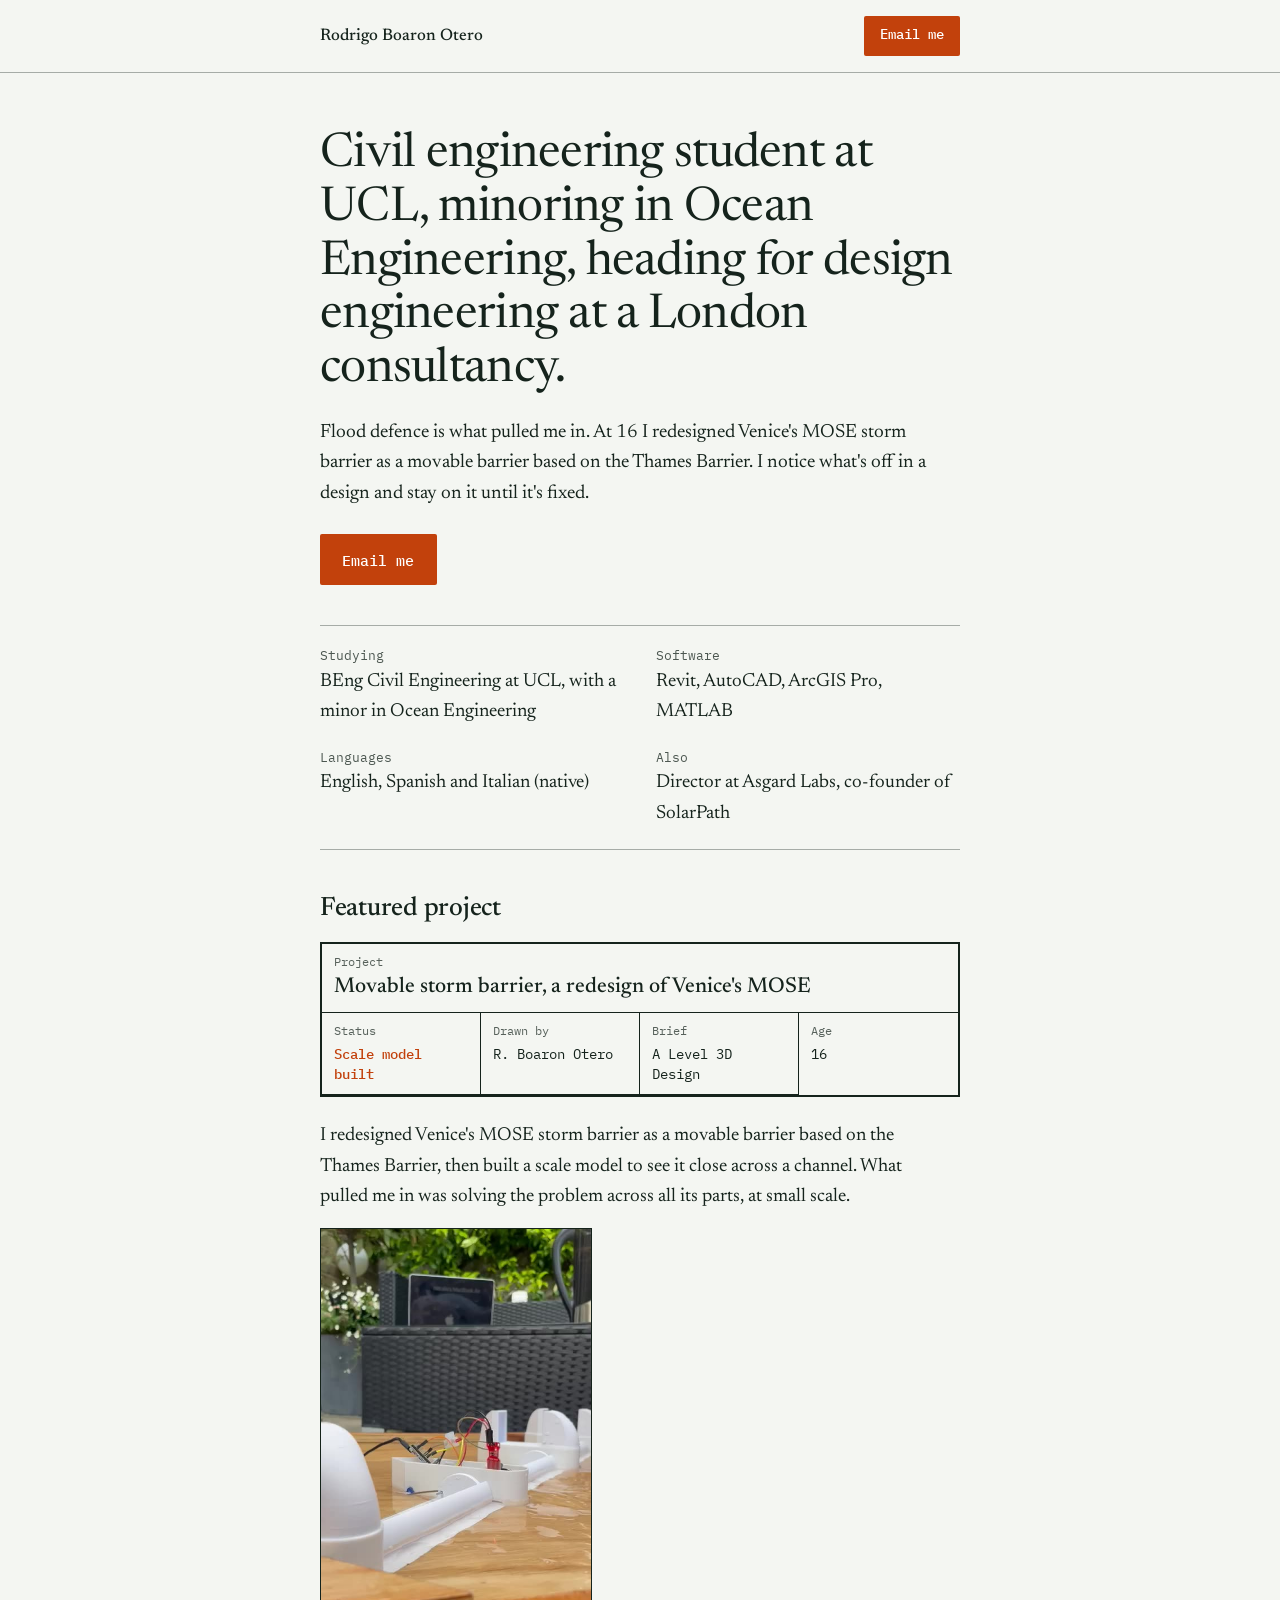
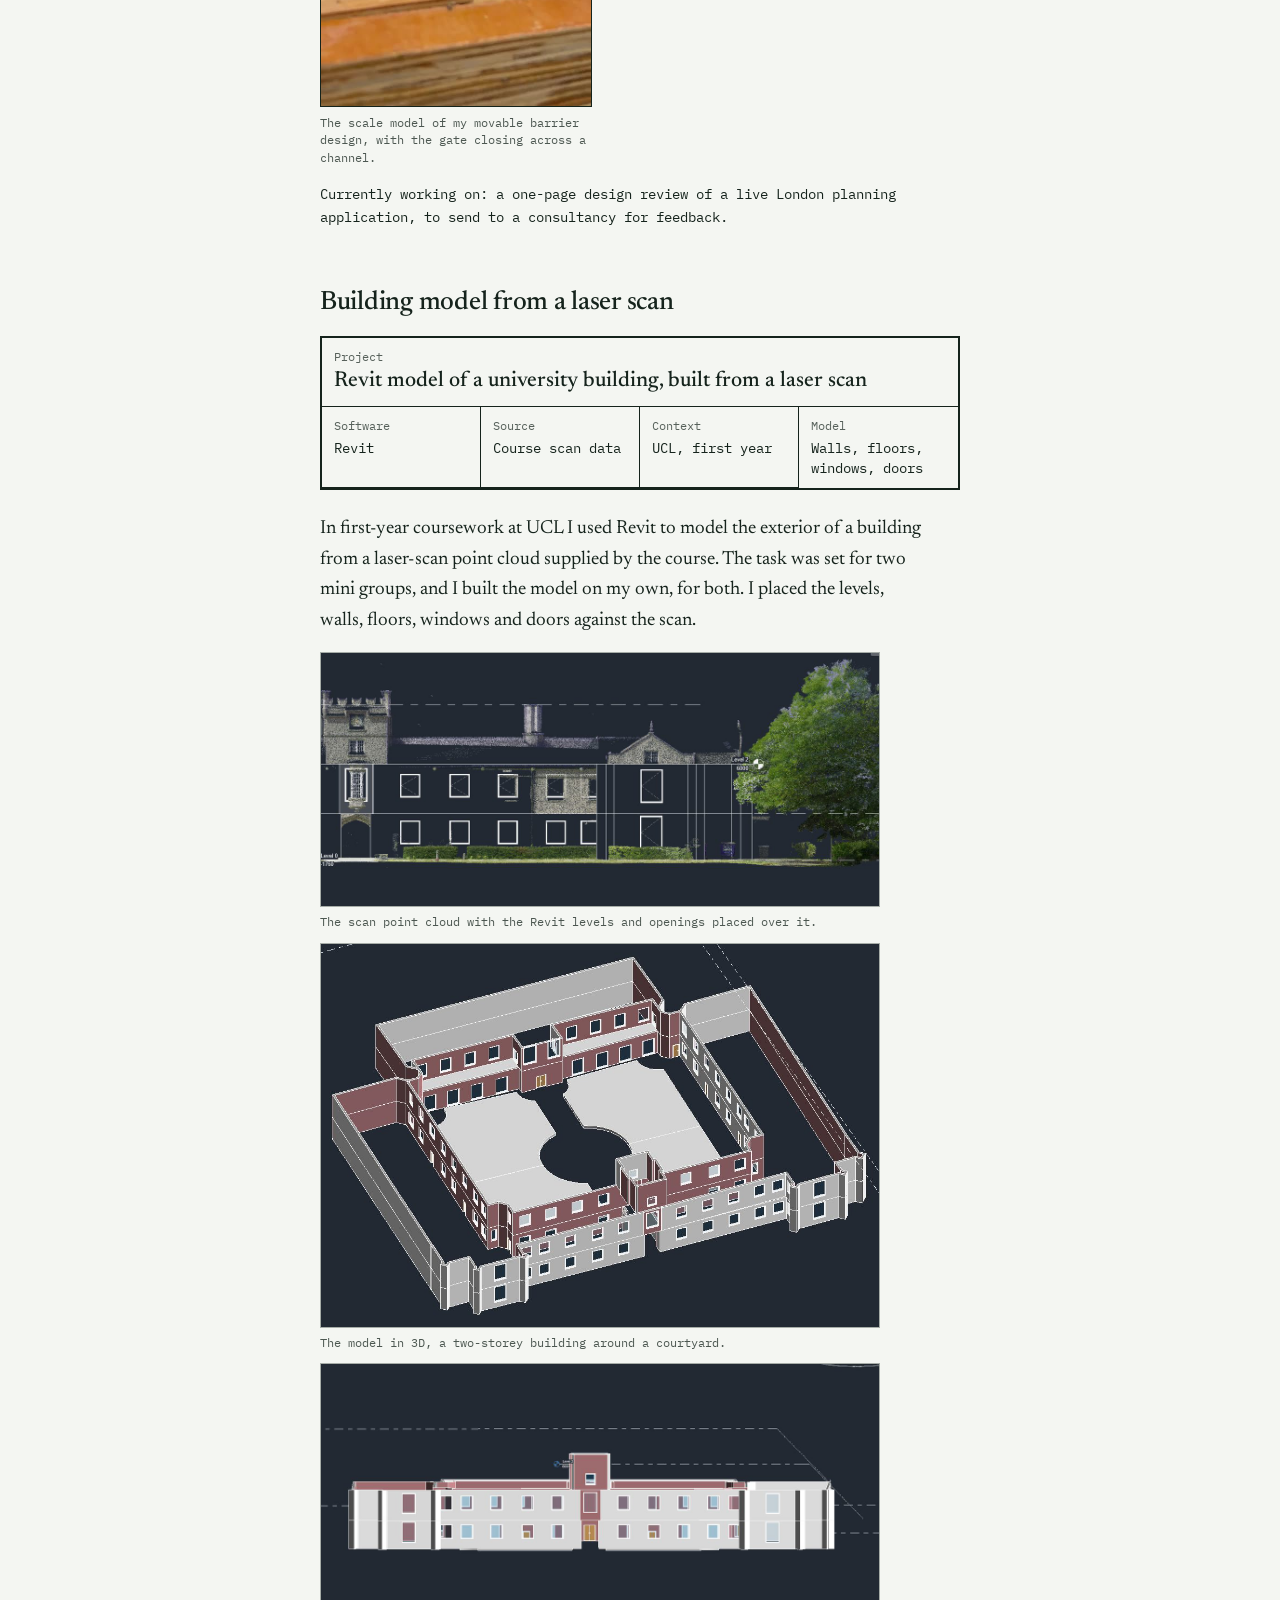
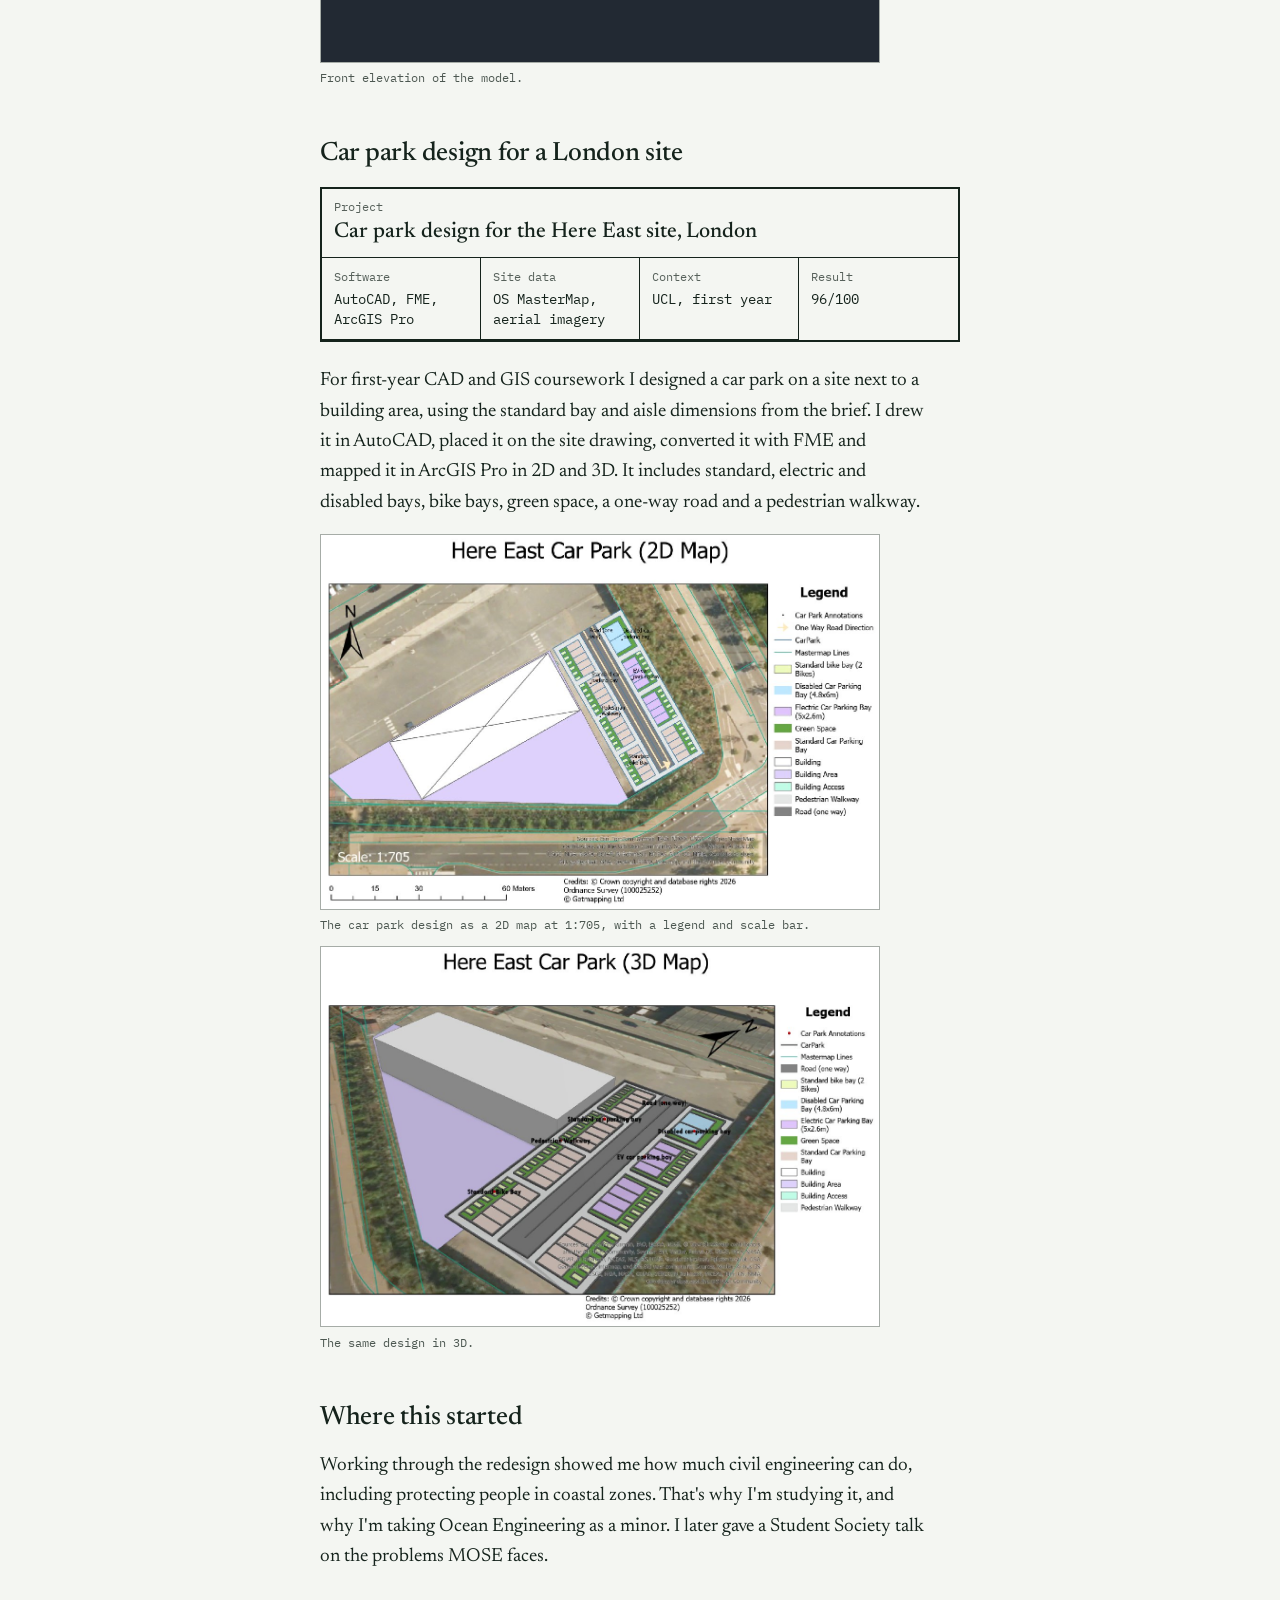
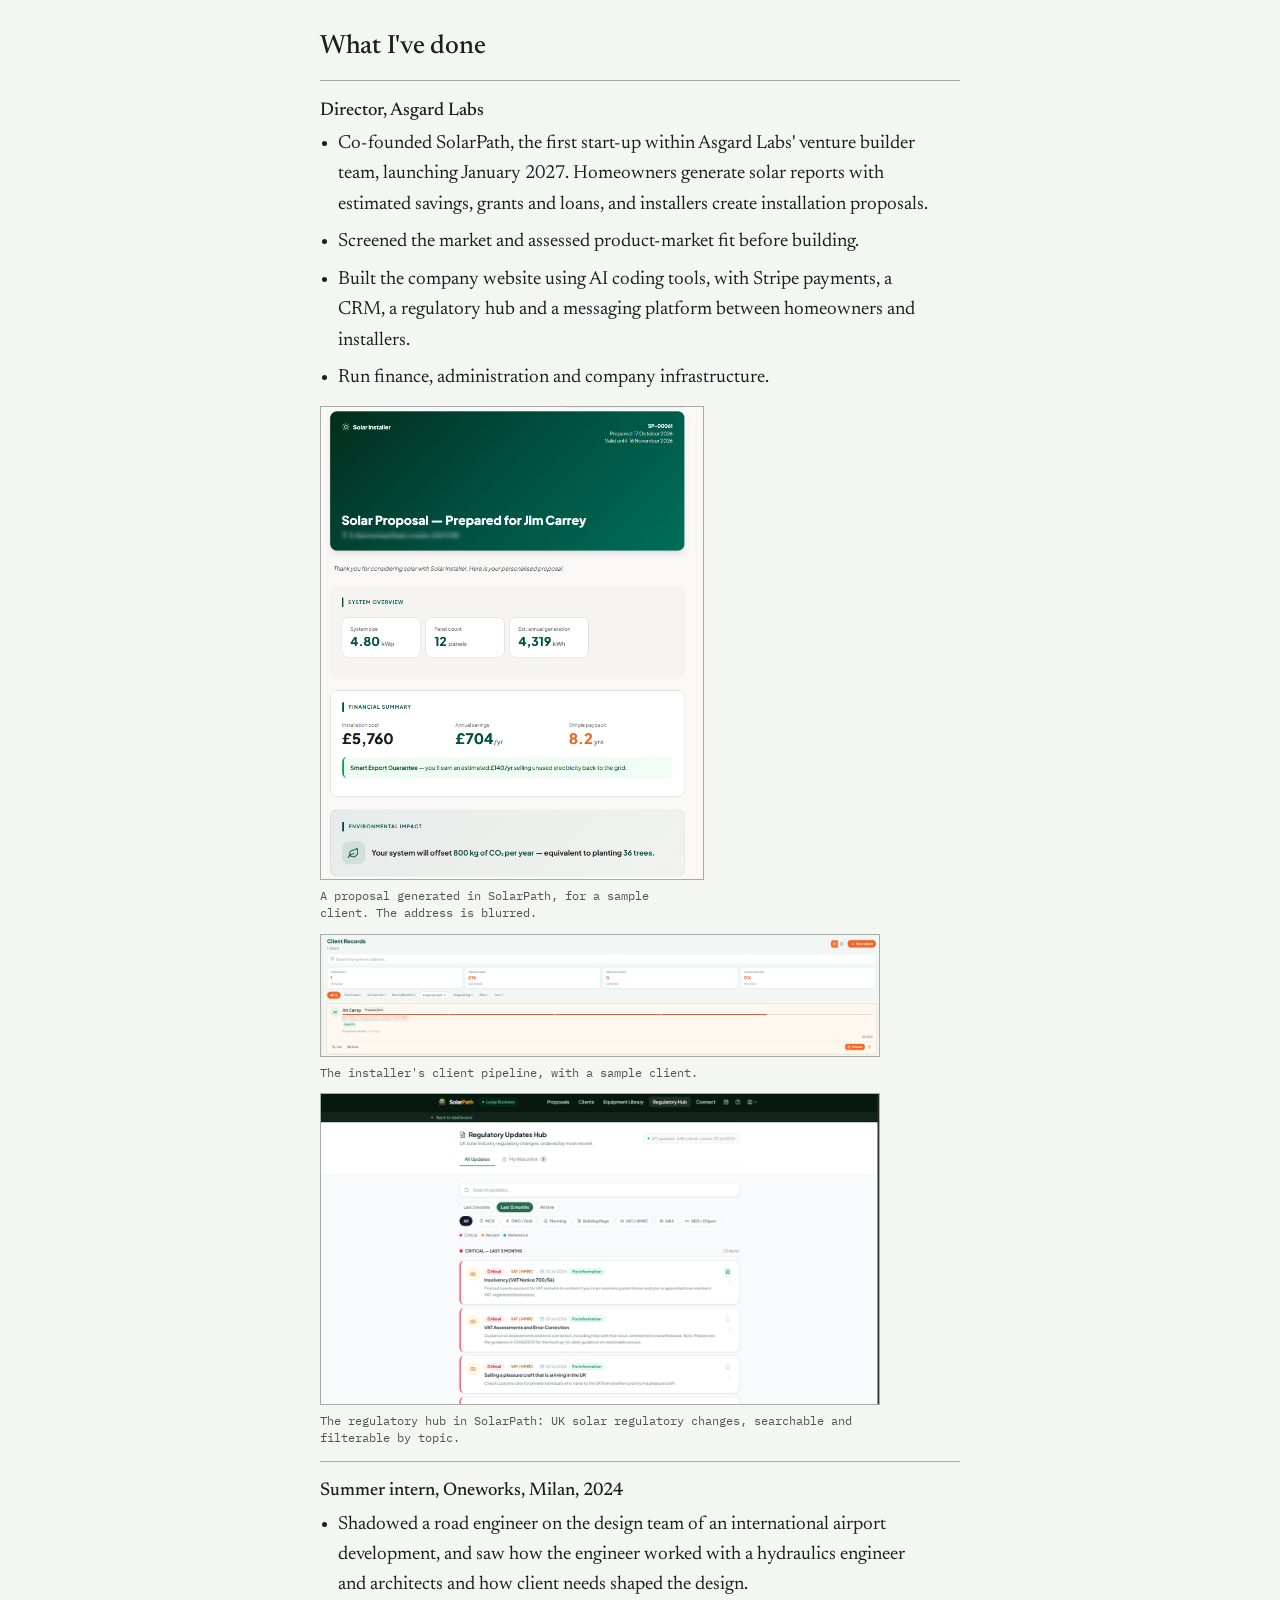
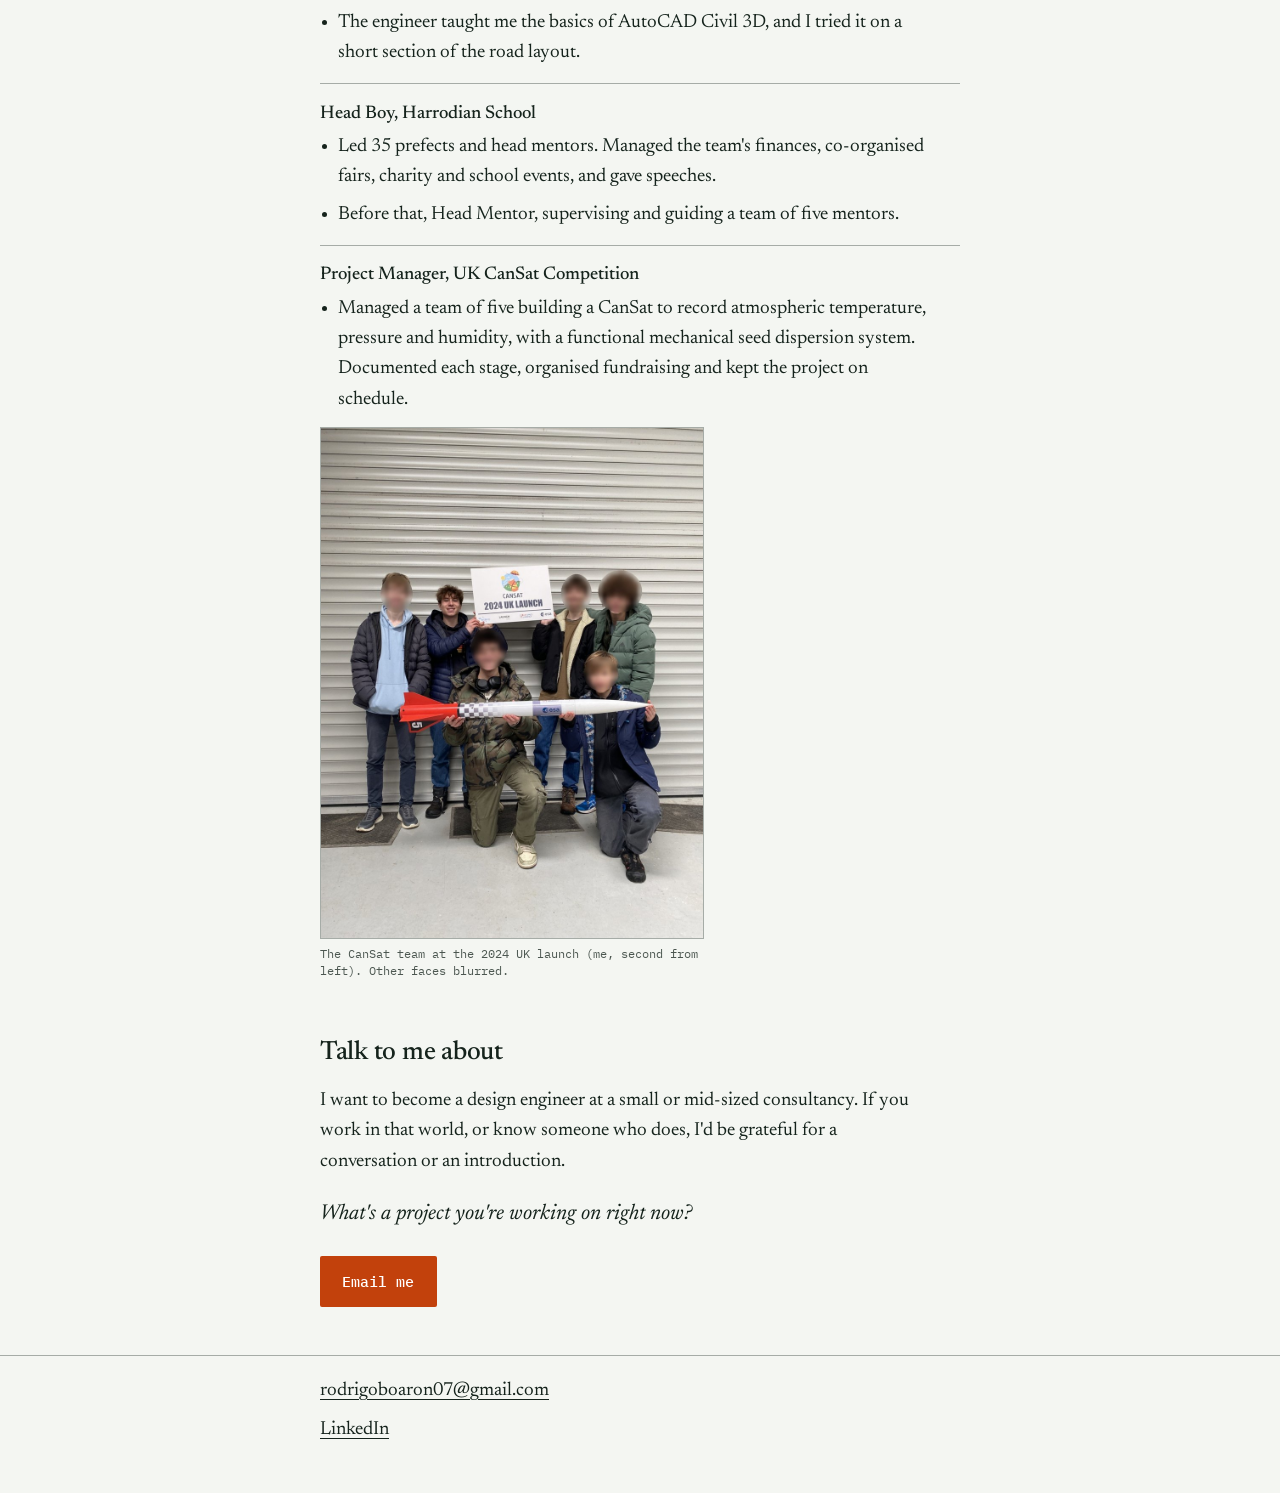
==== index.html @ 2c6d8acf "Restore CanSat photo with Rodrigo's face unblurred, others blurred Co-Authored-By: Claude Sonnet 5.5" ====
<!doctype html>
<html lang="en">
<head>
<meta charset="utf-8">
<meta name="robots" content="noindex, nofollow">
<meta name="viewport" content="width=device-width, initial-scale=1">
<title>Rodrigo Boaron Otero, civil engineering student</title>
<meta name="description" content="Civil engineering student at UCL, minoring in Ocean Engineering, heading for design engineering at a London consultancy.">
<meta property="og:title" content="Rodrigo Boaron Otero, civil engineering student">
<meta property="og:description" content="Civil engineering student at UCL, minoring in Ocean Engineering, heading for design engineering at a London consultancy.">
<meta property="og:type" content="website">
<link rel="icon" href="data:image/svg+xml,%3Csvg xmlns='http://www.w3.org/2000/svg' viewBox='0 0 32 32'%3E%3Crect width='32' height='32' fill='%2315231c'/%3E%3Ctext x='16' y='23' font-family='Georgia,serif' font-size='20' text-anchor='middle' fill='%23f4f6f2'%3ER%3C/text%3E%3C/svg%3E">
<link rel="preconnect" href="https://fonts.googleapis.com">
<link rel="preconnect" href="https://fonts.gstatic.com" crossorigin>
<link href="https://fonts.googleapis.com/css2?family=IBM+Plex+Mono:wght@400;500&family=Newsreader:ital,opsz,wght@0,6..72,400;0,6..72,500;1,6..72,400&display=swap" rel="stylesheet">
<style>
/* Two colours: drafting-paper grey-white and ink green-black, plus one signal orange used only for actions and the status. */
:root {
  --paper: #f4f6f2;
  --ink: #15231c;
  --signal: #c2410c;
  --rule: rgba(21, 35, 28, 0.35);
  --serif: "Newsreader", Georgia, "Times New Roman", serif;
  --mono: "IBM Plex Mono", ui-monospace, "SFMono-Regular", Menlo, Consolas, monospace;
  --gutter: 1.25rem;
}

* { box-sizing: border-box; }

html { -webkit-text-size-adjust: 100%; }

body {
  margin: 0;
  background: var(--paper);
  color: var(--ink);
  font-family: var(--serif);
  font-size: 1.125rem;
  line-height: 1.6;
  font-optical-sizing: auto;
}

main, .top, footer {
  max-width: 44rem;
  margin: 0 auto;
  padding-left: var(--gutter);
  padding-right: var(--gutter);
}

a { color: inherit; text-underline-offset: 0.2em; }
a:focus-visible, .btn:focus-visible {
  outline: 3px solid var(--signal);
  outline-offset: 3px;
}

/* top line */
.top {
  display: flex;
  align-items: center;
  justify-content: space-between;
  gap: 1rem;
  padding-top: 1rem;
  padding-bottom: 1rem;
  border-bottom: 1px solid var(--rule);
  max-width: none;
  padding-left: max(var(--gutter), calc((100vw - 44rem) / 2 + var(--gutter)));
  padding-right: max(var(--gutter), calc((100vw - 44rem) / 2 + var(--gutter)));
}
.name { font-weight: 500; font-size: 1.05rem; }

/* button: the one call to action */
.btn {
  display: inline-block;
  background: var(--signal);
  color: #fff;
  font-family: var(--mono);
  font-size: 0.95rem;
  font-weight: 500;
  text-decoration: none;
  padding: 0.85rem 1.4rem;
  border-radius: 2px;
  min-height: 44px;
}
.btn:hover { background: var(--ink); }
.btn-small { padding: 0.5rem 1rem; font-size: 0.85rem; min-height: 40px; }

/* hero */
.hero { padding-top: 2.25rem; padding-bottom: 2rem; }
h1 {
  font-size: clamp(1.9rem, 7.2vw, 3rem);
  line-height: 1.12;
  font-weight: 400;
  letter-spacing: -0.015em;
  margin: 0 0 1.25rem;
}
.lede { font-size: 1.2rem; margin: 0 0 1.5rem; }

/* credentials */
.creds { border-top: 1px solid var(--rule); border-bottom: 1px solid var(--rule); padding: 1.25rem 0; }
.creds dl { margin: 0; display: grid; gap: 0.9rem; }
.creds dt { font-family: var(--mono); font-size: 0.8rem; opacity: 0.75; }
.creds dd { margin: 0; }

/* sections */
section { padding-top: 2.75rem; }
h2 { font-size: 1.65rem; font-weight: 500; line-height: 1.2; margin: 0 0 1rem; letter-spacing: -0.01em; }
h3 { font-size: 1.15rem; font-weight: 500; margin: 0 0 0.25rem; }
p { margin: 0 0 1rem; max-width: 38rem; }

/* title block: the one memorable element */
.titleblock {
  display: grid;
  grid-template-columns: 1fr 1fr;
  border: 2px solid var(--ink);
  margin: 0 0 1.5rem;
  font-family: var(--mono);
}
.tb-row {
  display: flex;
  flex-direction: column;
  gap: 0.2rem;
  padding: 0.6rem 0.75rem 0.7rem;
  border-right: 1px solid var(--ink);
  border-bottom: 1px solid var(--ink);
}
.tb-row:nth-child(odd) { border-right: 0; }
.tb-row:last-child { border-bottom: 0; }
.tb-wide { grid-column: 1 / -1; border-right: 0; }
.tb-k { font-size: 0.72rem; opacity: 0.7; }
.tb-v { font-size: 0.9rem; line-height: 1.35; }
.tb-big { font-family: var(--serif); font-size: 1.35rem; line-height: 1.2; font-weight: 500; }
.tb-status { color: var(--signal); font-weight: 500; }

/* what the job is */
.sources { margin: 1.25rem 0 0; }
.sources > div { border-top: 1px solid var(--rule); padding: 0.9rem 0 0.4rem; }
.sources dt { font-family: var(--mono); font-size: 0.82rem; margin-bottom: 0.3rem; }
.sources dd { margin: 0 0 0.5rem; max-width: 38rem; }

/* proof */
.proof article { border-top: 1px solid var(--rule); padding-top: 0.9rem; margin-bottom: 0.9rem; }
.proof article p { margin-bottom: 0.5rem; }

.timeline { margin: 0 0 1.25rem; }
.timeline > div { border-top: 1px solid var(--rule); padding: 0.8rem 0 0.4rem; }
.timeline dt { font-family: var(--mono); font-size: 0.8rem; opacity: 0.75; margin-bottom: 0.25rem; }
.timeline dd { margin: 0 0 0.5rem; max-width: 38rem; }
.more { font-size: 1rem; }

.shot { margin: 0.75rem 0 0.5rem; max-width: 35rem; }
.shot img { display: block; width: 100%; height: auto; border: 1px solid var(--rule); }
.shot figcaption { font-family: var(--mono); font-size: 0.78rem; opacity: 0.75; margin-top: 0.4rem; line-height: 1.4; }

.shot-narrow { max-width: 24rem; }
.shot-video { max-width: 17rem; }
.shot video { display: block; width: 100%; height: auto; border: 1px solid var(--rule); background: var(--ink); }

.proof ul { margin: 0 0 0.75rem; padding-left: 1.1rem; max-width: 38rem; }
.proof li { margin-bottom: 0.45rem; }

.now { font-family: var(--mono); font-size: 0.9rem; margin-top: 1rem; max-width: 38rem; }

/* ask */
.question { font-size: 1.35rem; font-style: italic; margin: 1.25rem 0 1.5rem; }
.ask { padding-bottom: 3rem; }

/* TODO markers: visible so none ships by accident */
.todo {
  display: inline-block;
  font-family: var(--mono);
  font-size: 0.82rem;
  line-height: 1.45;
  border: 1px dashed var(--signal);
  color: var(--signal);
  padding: 0.35rem 0.6rem;
  margin: 0 0 0.5rem;
  max-width: 38rem;
}

footer { border-top: 1px solid var(--rule); padding-top: 1.25rem; padding-bottom: 2.5rem; max-width: none;
  padding-left: max(var(--gutter), calc((100vw - 44rem) / 2 + var(--gutter)));
  padding-right: max(var(--gutter), calc((100vw - 44rem) / 2 + var(--gutter))); }
footer p { margin: 0 0 0.5rem; }

/* wider screens: the title block opens out to four columns */
@media (min-width: 40rem) {
  :root { --gutter: 2rem; }
  body { font-size: 1.1875rem; }
  .creds dl { grid-template-columns: 1fr 1fr; gap: 1.25rem 2rem; }
  .titleblock { grid-template-columns: repeat(4, 1fr); }
  .tb-row:nth-child(3) { border-right: 1px solid var(--ink); }
  .timeline > div { display: grid; grid-template-columns: 11rem 1fr; gap: 1rem; }
  .timeline dt { margin: 0.3rem 0 0; }
  .hero { padding-top: 3.5rem; padding-bottom: 2.5rem; }
}

</style>
</head>
<body>
<header class="top">
  <span class="name">Rodrigo Boaron Otero</span>
  <a class="btn btn-small" href="mailto:rodrigoboaron07@gmail.com?subject=Hello%20Rodrigo">Email me</a>
</header>

<main>

  <section class="hero">
    <h1>Civil engineering student at UCL, minoring in Ocean Engineering, heading for design engineering at a London consultancy.</h1>
    <p class="lede">Flood defence is what pulled me in. At 16 I redesigned Venice's MOSE storm barrier as a movable barrier based on the Thames Barrier. I notice what's off in a design and stay on it until it's fixed.</p>
    <a class="btn" href="mailto:rodrigoboaron07@gmail.com?subject=Hello%20Rodrigo">Email me</a>
  </section>

  <section class="creds" aria-label="Background">
    <dl>
      <div><dt>Studying</dt><dd>BEng Civil Engineering at UCL, with a minor in Ocean Engineering</dd></div>
      <div><dt>Software</dt><dd>Revit, AutoCAD, ArcGIS Pro, MATLAB</dd></div>
      <div><dt>Languages</dt><dd>English, Spanish and Italian (native)</dd></div>
      <div><dt>Also</dt><dd>Director at Asgard Labs, co-founder of SolarPath</dd></div>
    </dl>
  </section>

  <section id="project" class="project">
    <h2>Featured project</h2>

    <div class="titleblock" role="table" aria-label="Project details">
      <div class="tb-row tb-wide" role="row">
        <span class="tb-k" role="rowheader">Project</span>
        <span class="tb-v tb-big" role="cell">Movable storm barrier, a redesign of Venice's MOSE</span>
      </div>
      <div class="tb-row" role="row">
        <span class="tb-k" role="rowheader">Status</span>
        <span class="tb-v tb-status" role="cell">Scale model built</span>
      </div>
      <div class="tb-row" role="row">
        <span class="tb-k" role="rowheader">Drawn by</span>
        <span class="tb-v" role="cell">R. Boaron Otero</span>
      </div>
      <div class="tb-row" role="row">
        <span class="tb-k" role="rowheader">Brief</span>
        <span class="tb-v" role="cell">A Level 3D Design</span>
      </div>
      <div class="tb-row" role="row">
        <span class="tb-k" role="rowheader">Age</span>
        <span class="tb-v" role="cell">16</span>
      </div>
    </div>

    <p>I redesigned Venice's MOSE storm barrier as a movable barrier based on the Thames Barrier, then built a scale model to see it close across a channel. What pulled me in was solving the problem across all its parts, at small scale.</p>
    <figure class="shot shot-video">
      <video id="barrier-video" src="[data-uri]" poster="[data-uri]" width="480" height="848" muted loop autoplay playsinline preload="metadata" aria-label="A scale model of a movable barrier. A rotating gate swings closed across a channel while water runs over the board."></video>
      <figcaption>The scale model of my movable barrier design, with the gate closing across a channel.</figcaption>
    </figure>
    <p class="now">Currently working on: a one-page design review of a live London planning application, to send to a consultancy for feedback.</p>
  </section>

  <section id="revit" class="project">
    <h2>Building model from a laser scan</h2>

    <div class="titleblock" role="table" aria-label="Project details">
      <div class="tb-row tb-wide" role="row">
        <span class="tb-k" role="rowheader">Project</span>
        <span class="tb-v tb-big" role="cell">Revit model of a university building, built from a laser scan</span>
      </div>
      <div class="tb-row" role="row">
        <span class="tb-k" role="rowheader">Software</span>
        <span class="tb-v" role="cell">Revit</span>
      </div>
      <div class="tb-row" role="row">
        <span class="tb-k" role="rowheader">Source</span>
        <span class="tb-v" role="cell">Course scan data</span>
      </div>
      <div class="tb-row" role="row">
        <span class="tb-k" role="rowheader">Context</span>
        <span class="tb-v" role="cell">UCL, first year</span>
      </div>
      <div class="tb-row" role="row">
        <span class="tb-k" role="rowheader">Model</span>
        <span class="tb-v" role="cell">Walls, floors, windows, doors</span>
      </div>
    </div>

    <p>In first-year coursework at UCL I used Revit to model the exterior of a building from a laser-scan point cloud supplied by the course. The task was set for two mini groups, and I built the model on my own, for both. I placed the levels, walls, floors, windows and doors against the scan.</p>
    <figure class="shot">
      <img src="[data-uri]" alt="Revit elevation with window and door openings placed over the laser-scan point cloud of a stone building with a tree on the right" width="1200" height="544" loading="lazy">
      <figcaption>The scan point cloud with the Revit levels and openings placed over it.</figcaption>
    </figure>
    <figure class="shot">
      <img src="[data-uri]" alt="3D view of the Revit model, a two-storey courtyard building with brick and rendered walls" width="1035" height="710" loading="lazy">
      <figcaption>The model in 3D, a two-storey building around a courtyard.</figcaption>
    </figure>
    <figure class="shot">
      <img src="[data-uri]" alt="Front elevation of the Revit model with a central entrance and two rows of windows" width="1200" height="640" loading="lazy">
      <figcaption>Front elevation of the model.</figcaption>
    </figure>
  </section>

  <section id="carpark" class="project">
    <h2>Car park design for a London site</h2>

    <div class="titleblock" role="table" aria-label="Project details">
      <div class="tb-row tb-wide" role="row">
        <span class="tb-k" role="rowheader">Project</span>
        <span class="tb-v tb-big" role="cell">Car park design for the Here East site, London</span>
      </div>
      <div class="tb-row" role="row">
        <span class="tb-k" role="rowheader">Software</span>
        <span class="tb-v" role="cell">AutoCAD, FME, ArcGIS Pro</span>
      </div>
      <div class="tb-row" role="row">
        <span class="tb-k" role="rowheader">Site data</span>
        <span class="tb-v" role="cell">OS MasterMap, aerial imagery</span>
      </div>
      <div class="tb-row" role="row">
        <span class="tb-k" role="rowheader">Context</span>
        <span class="tb-v" role="cell">UCL, first year</span>
      </div>
      <div class="tb-row" role="row">
        <span class="tb-k" role="rowheader">Result</span>
        <span class="tb-v" role="cell">96/100</span>
      </div>
    </div>

    <p>For first-year CAD and GIS coursework I designed a car park on a site next to a building area, using the standard bay and aisle dimensions from the brief. I drew it in AutoCAD, placed it on the site drawing, converted it with FME and mapped it in ArcGIS Pro in 2D and 3D. It includes standard, electric and disabled bays, bike bays, green space, a one-way road and a pedestrian walkway.</p>
    <figure class="shot">
      <img src="[data-uri]" alt="Plan of a car park beside a building area, showing standard, electric and disabled bays, bike bays, green space and a one-way road, with a legend" width="1175" height="787" loading="lazy">
      <figcaption>The car park design as a 2D map at 1:705, with a legend and scale bar.</figcaption>
    </figure>
    <figure class="shot">
      <img src="[data-uri]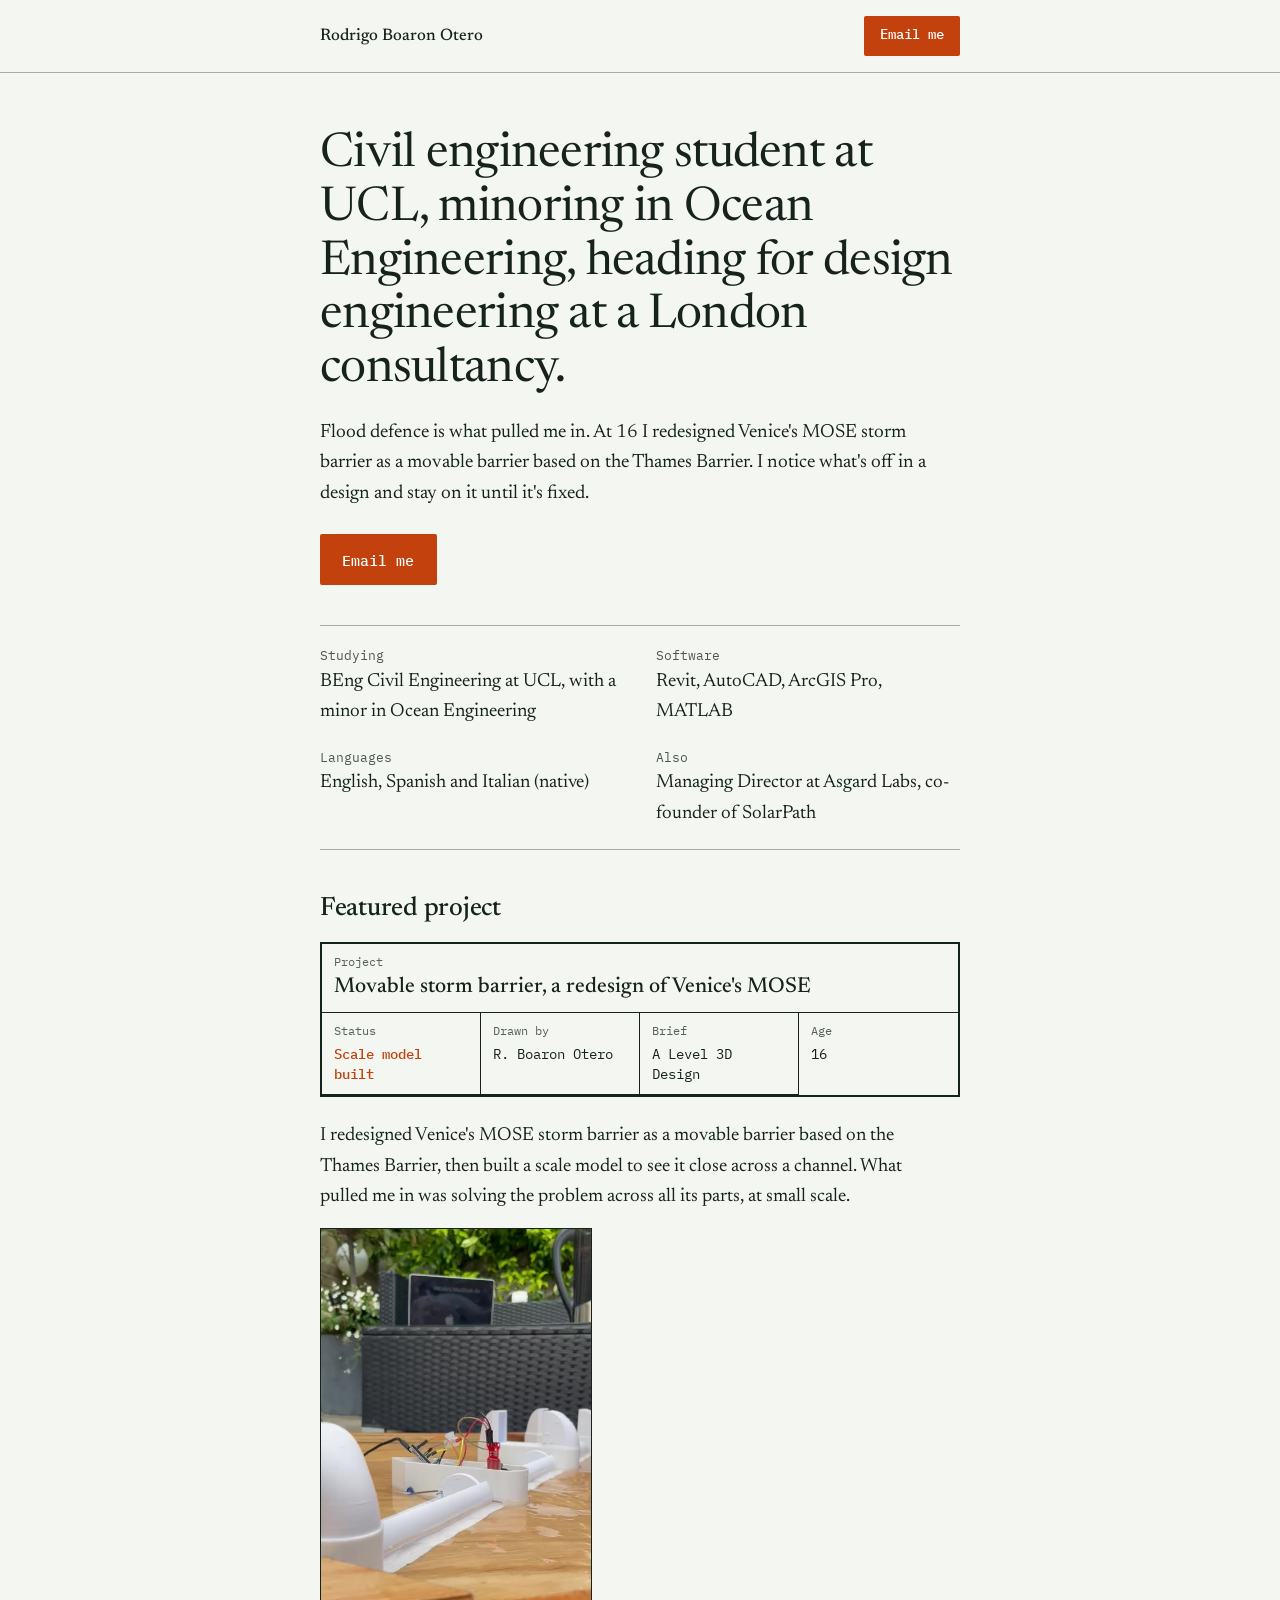
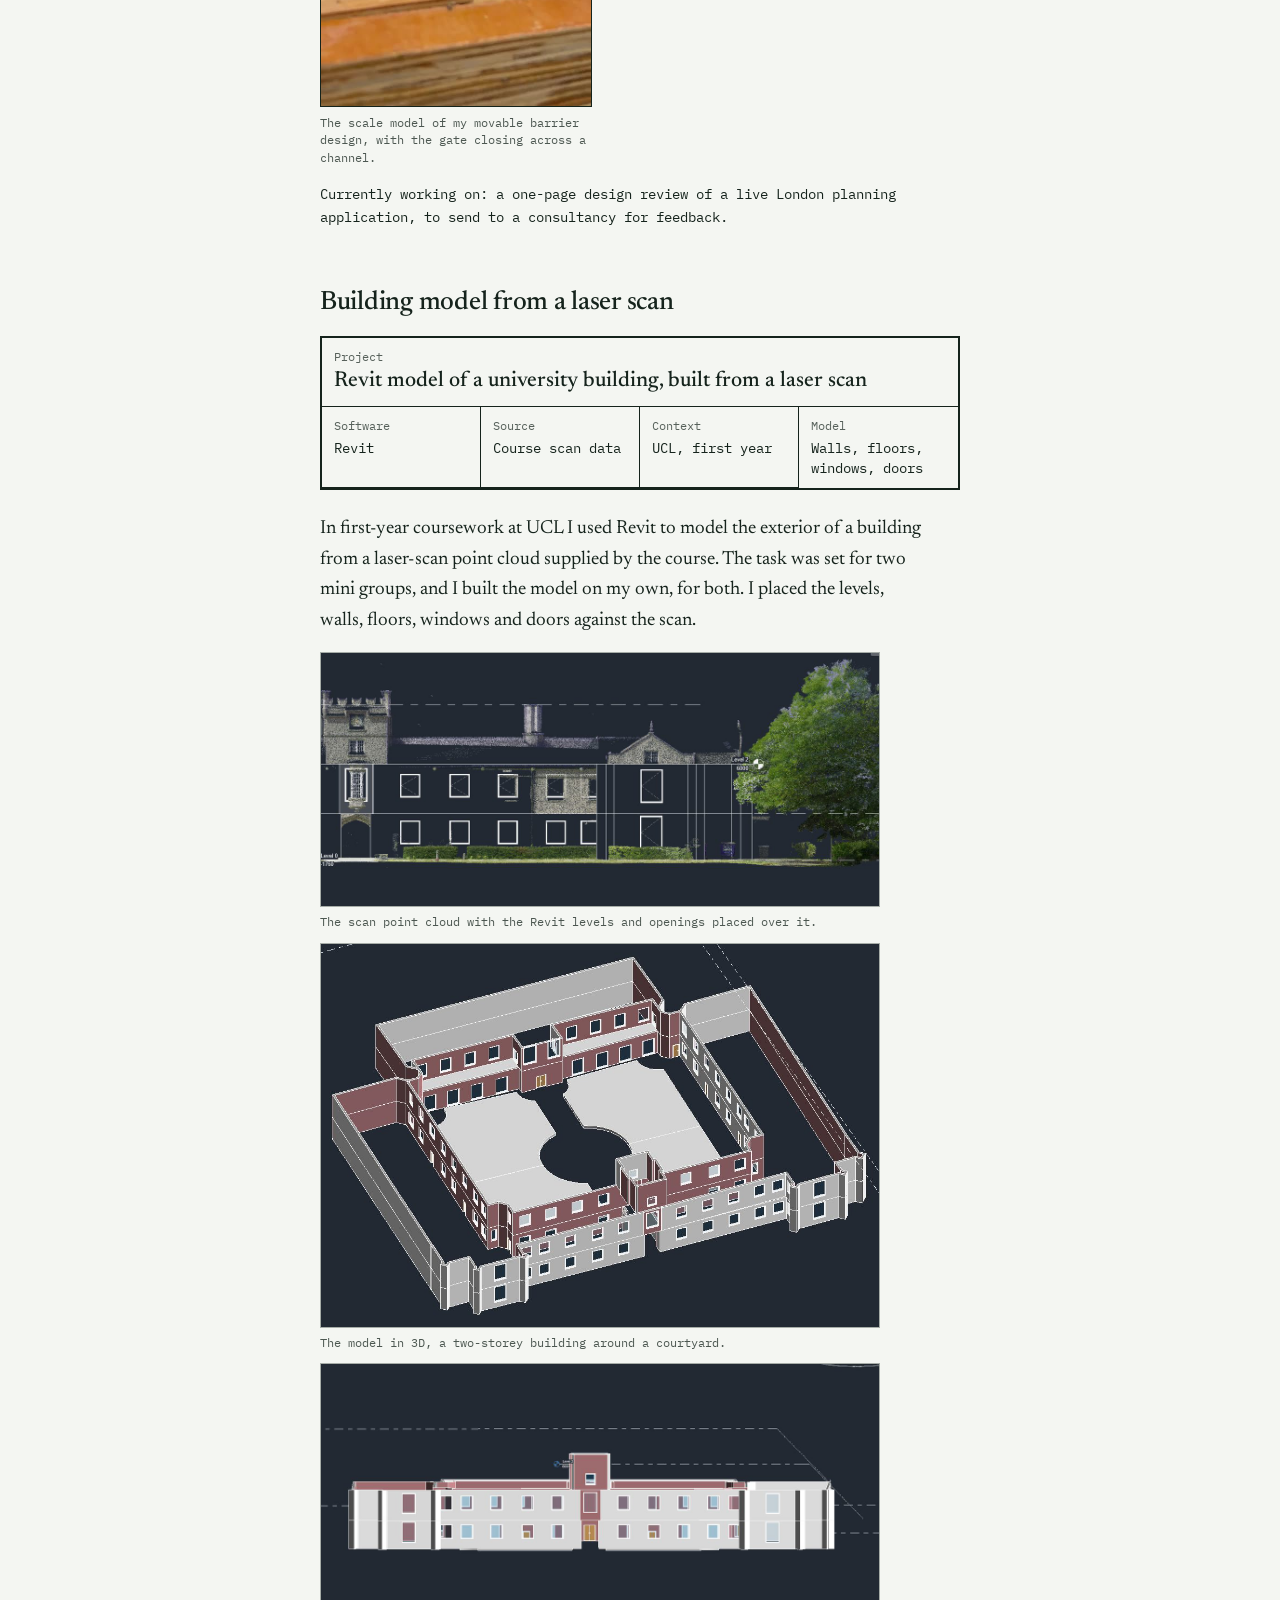
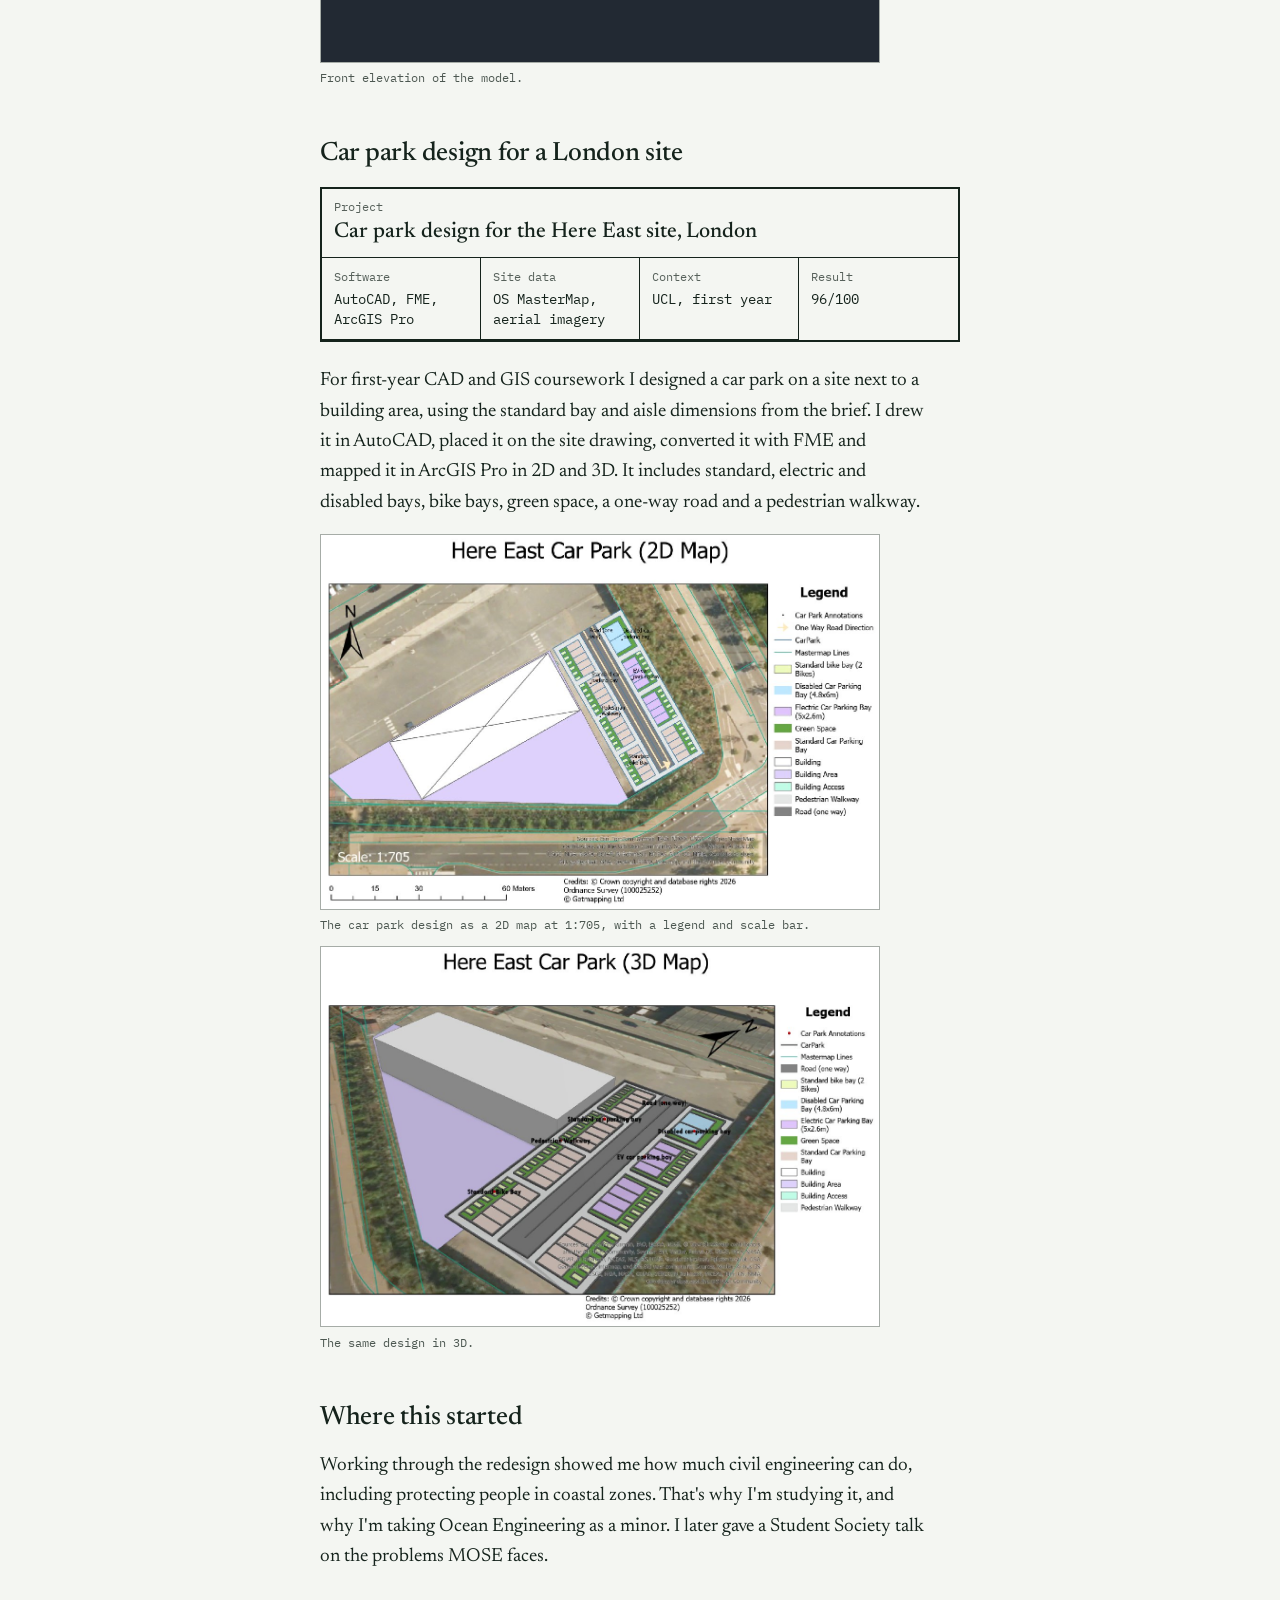
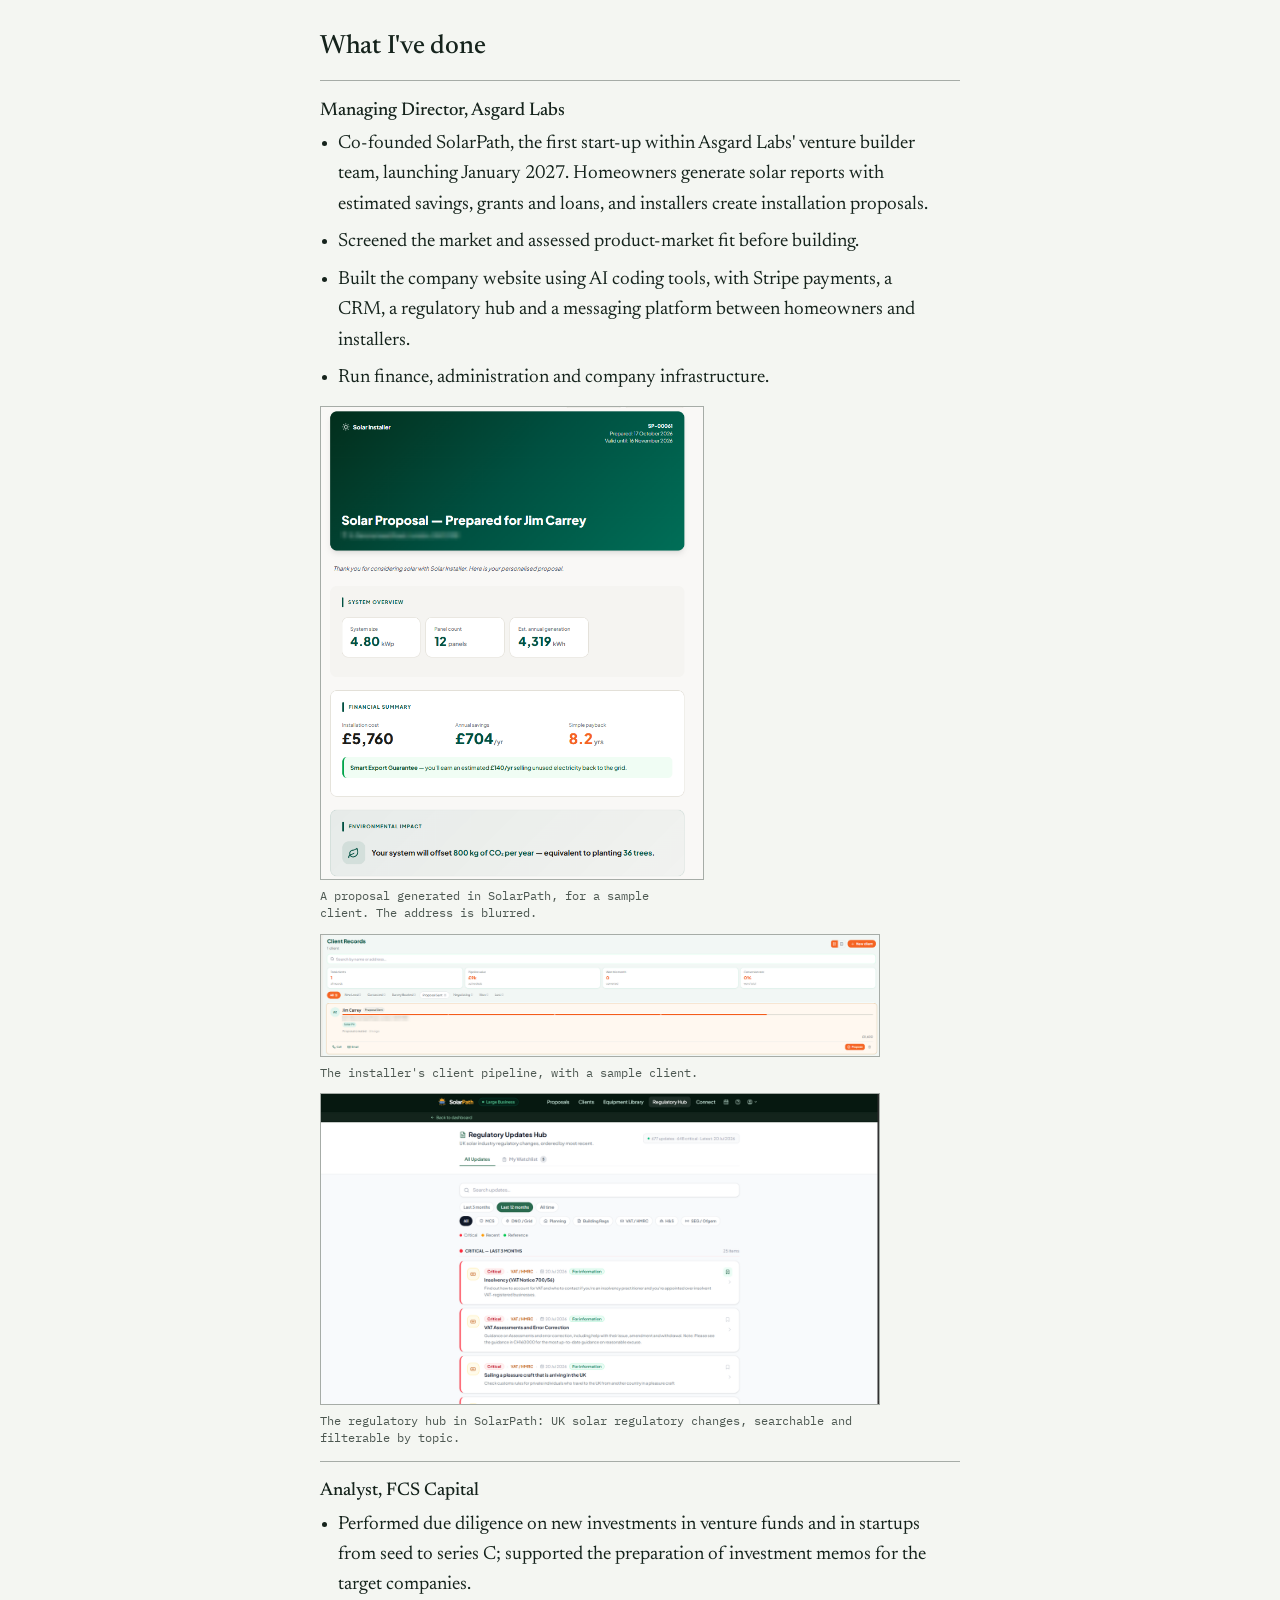
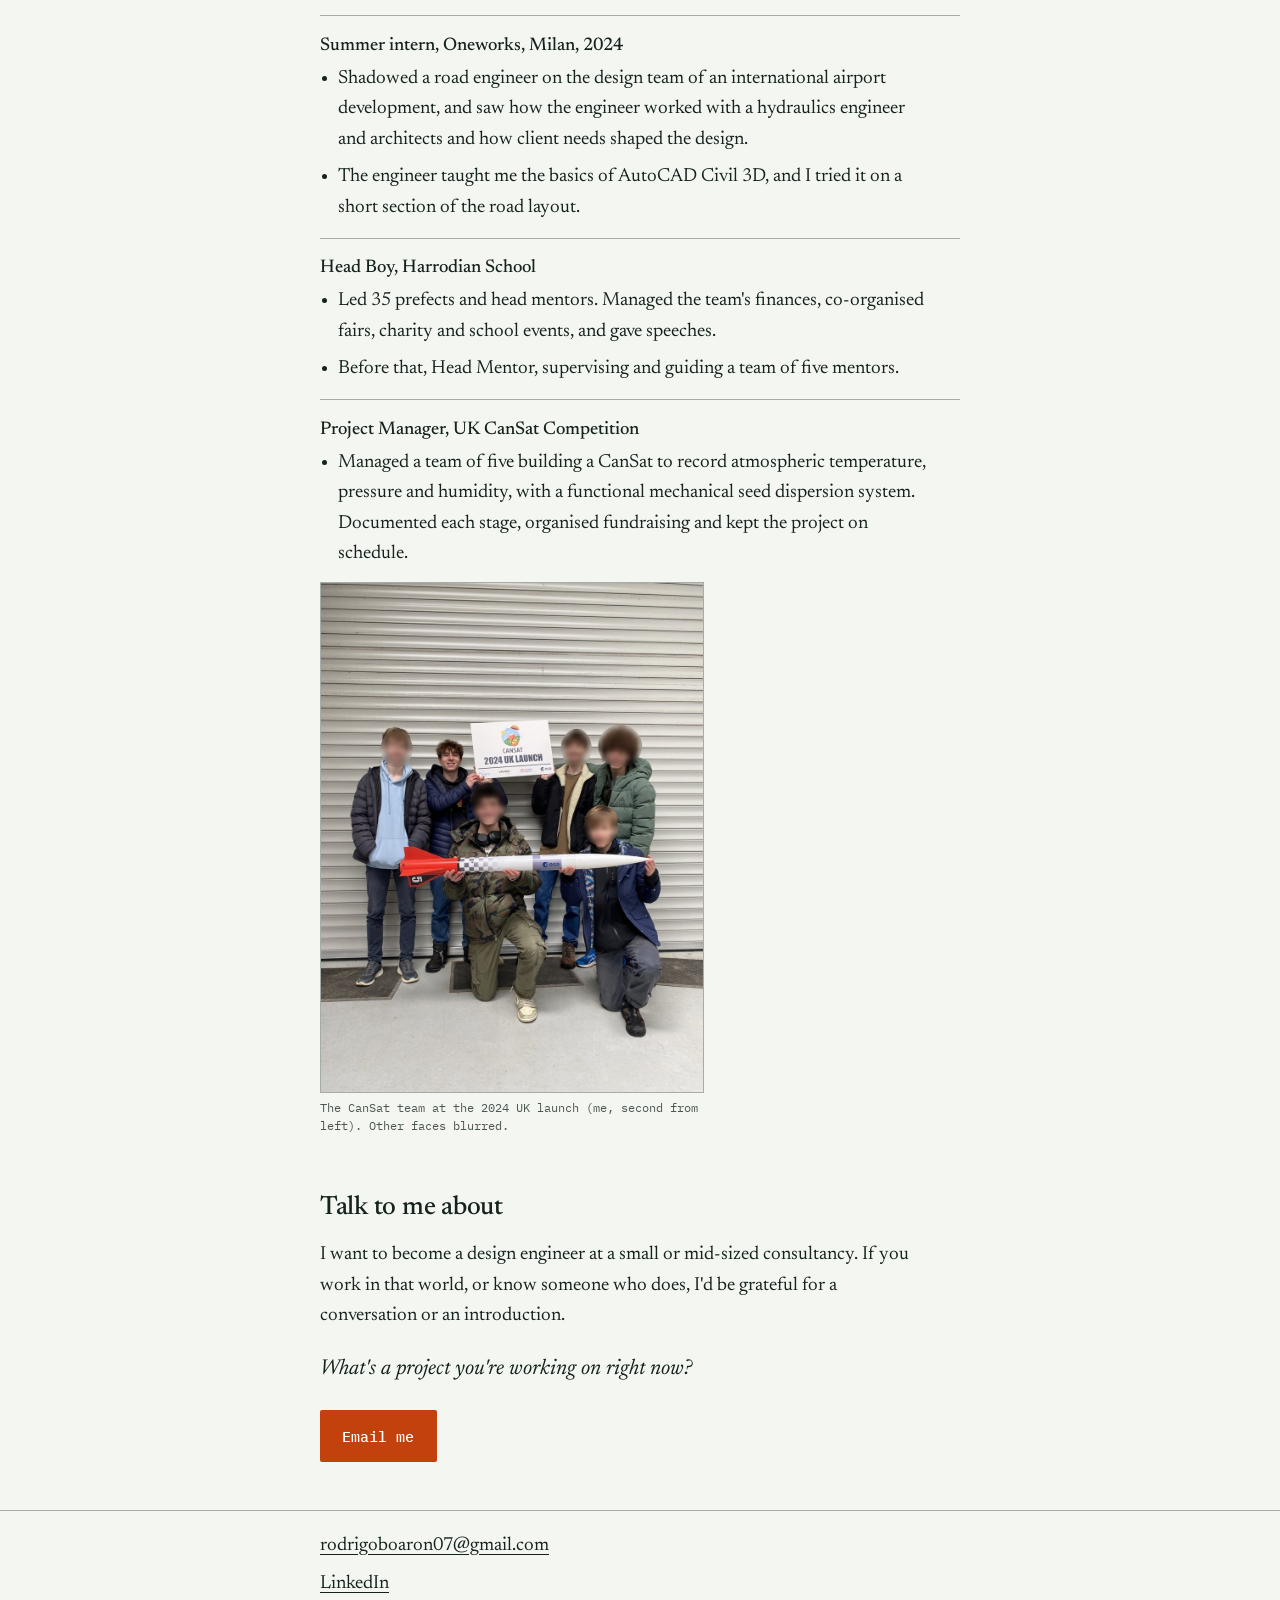
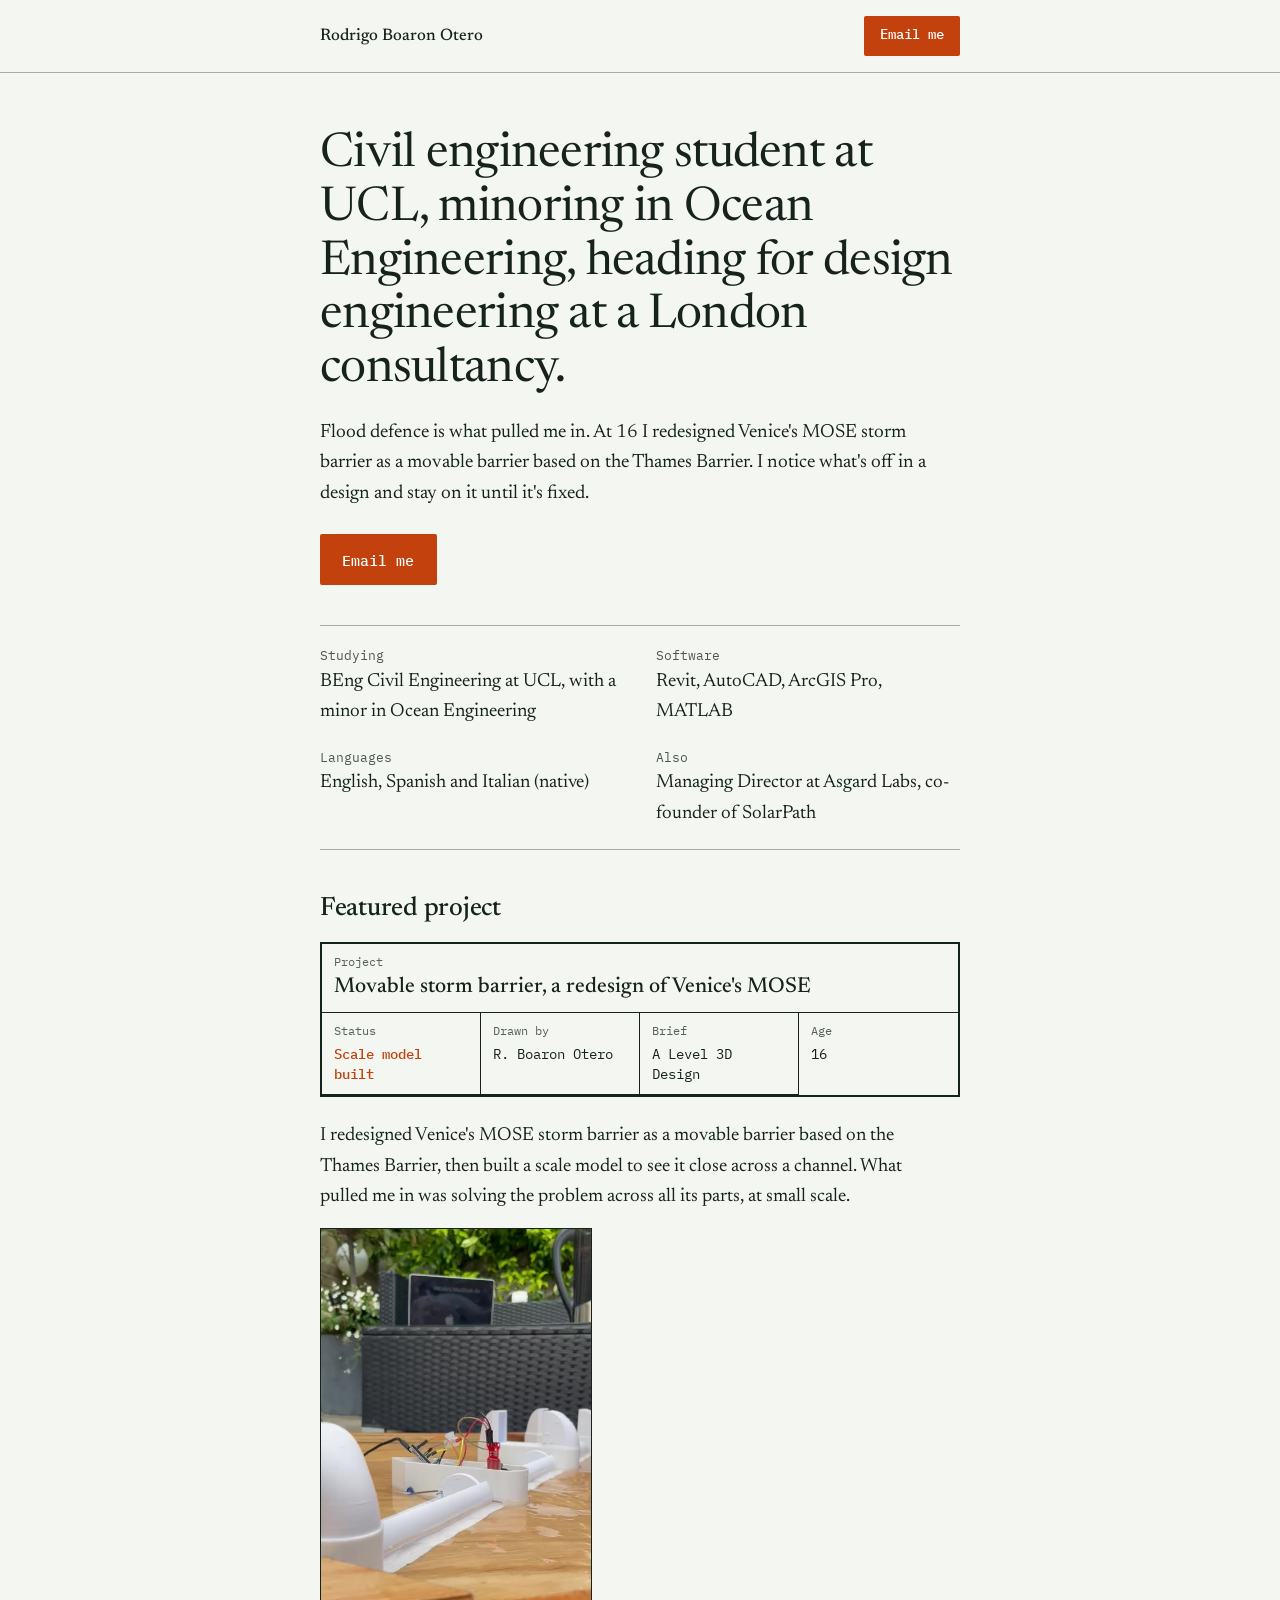
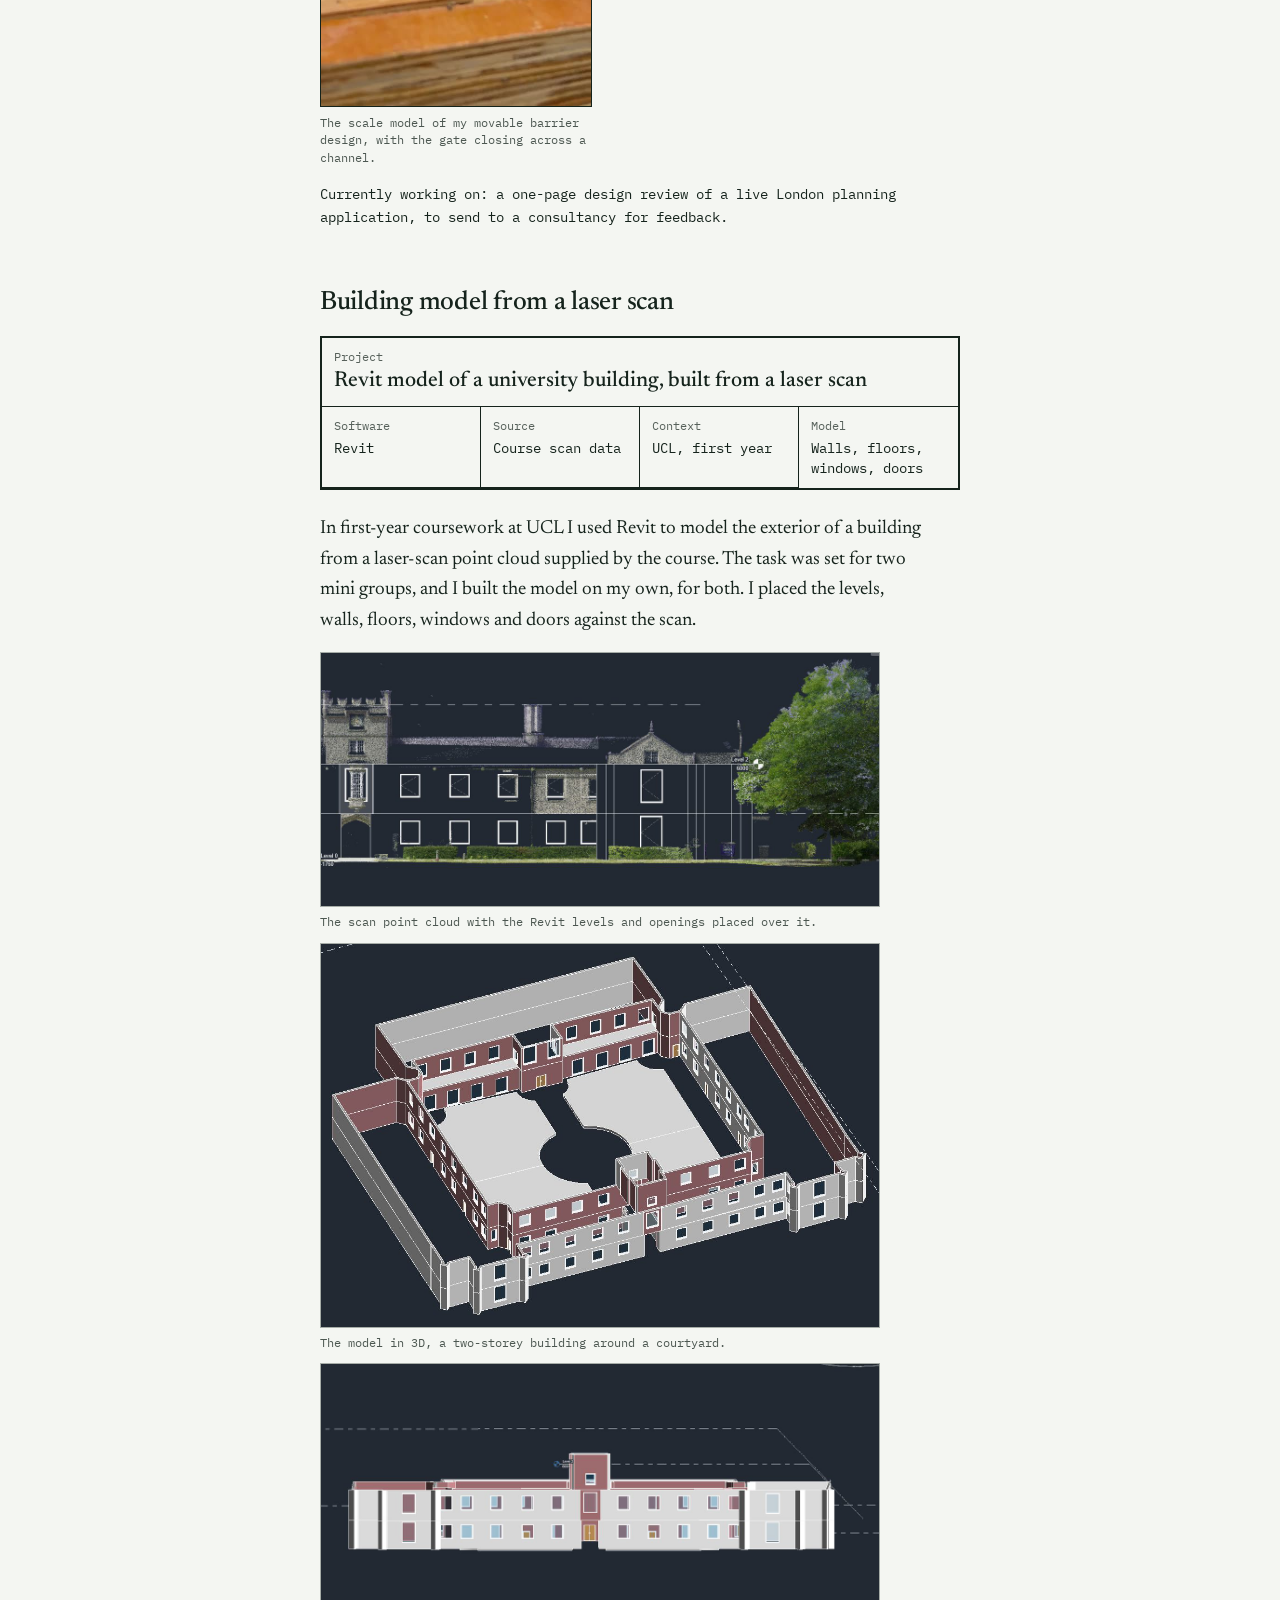
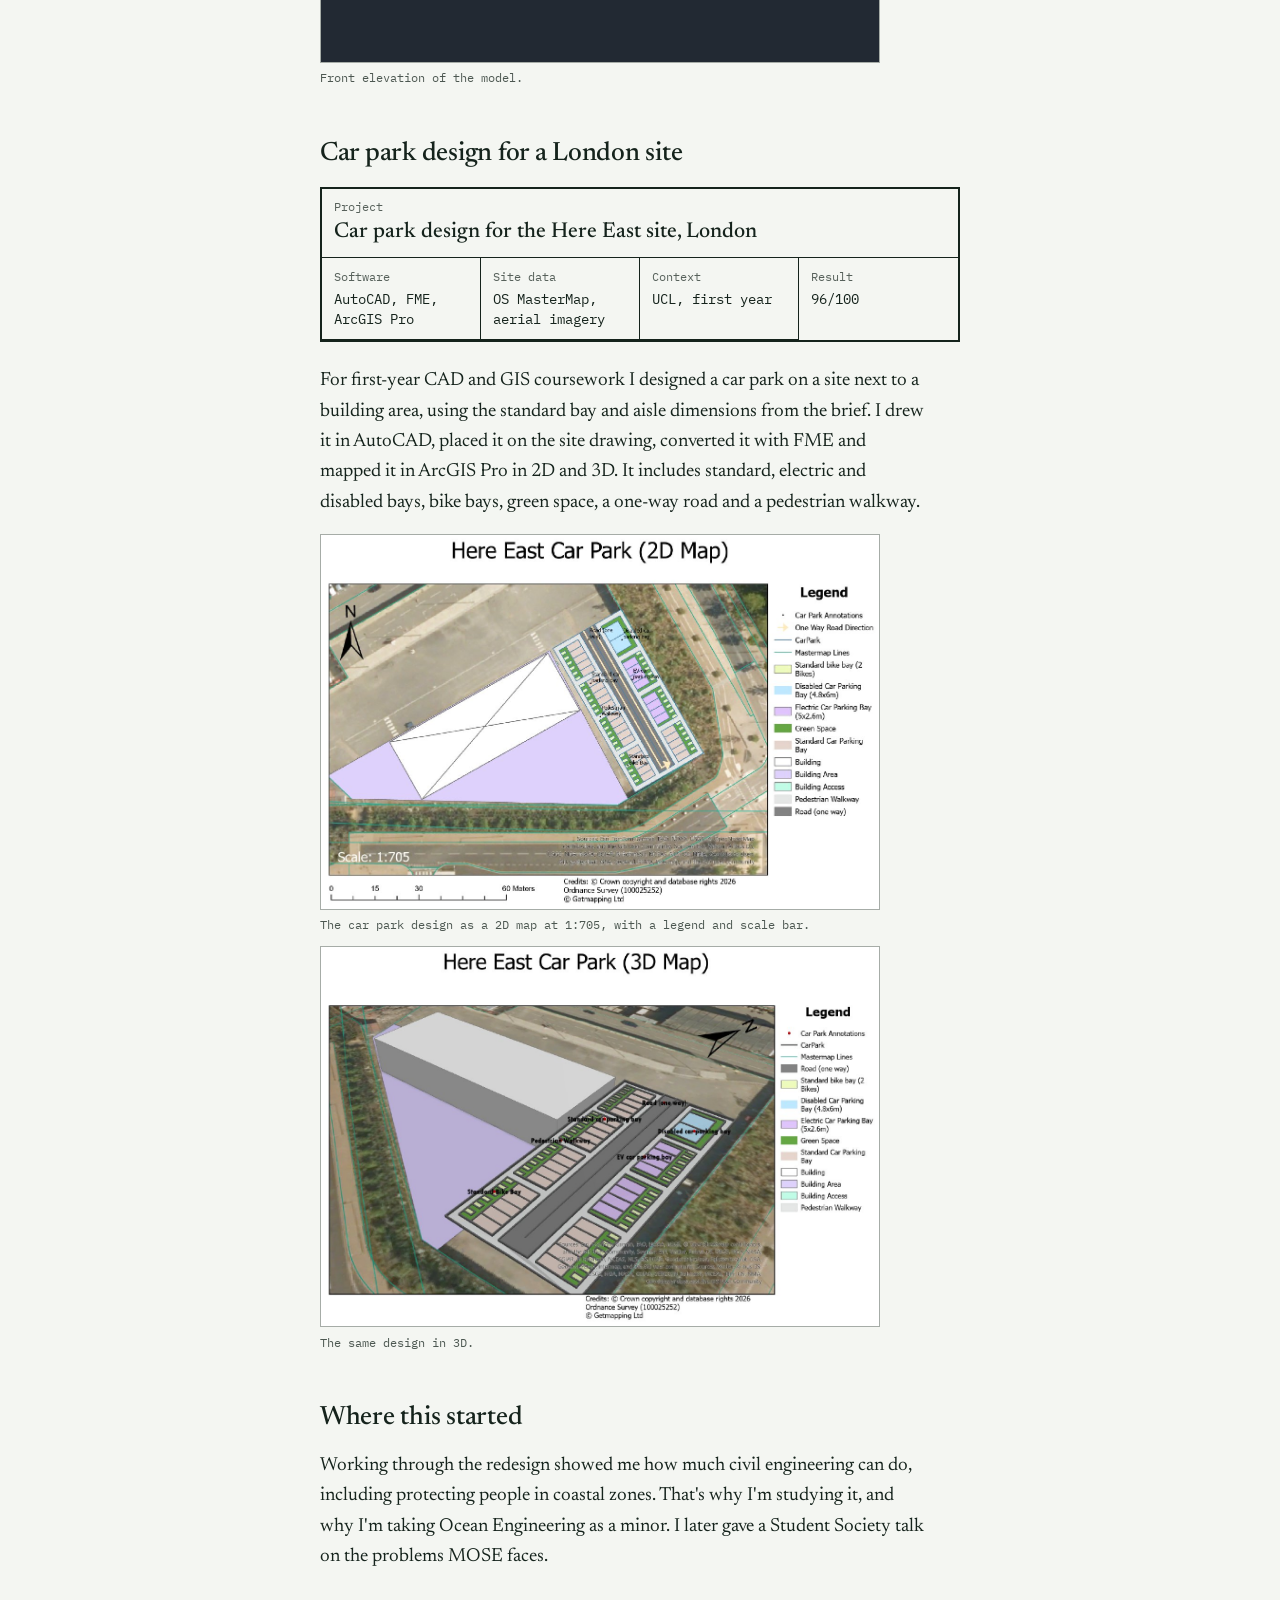
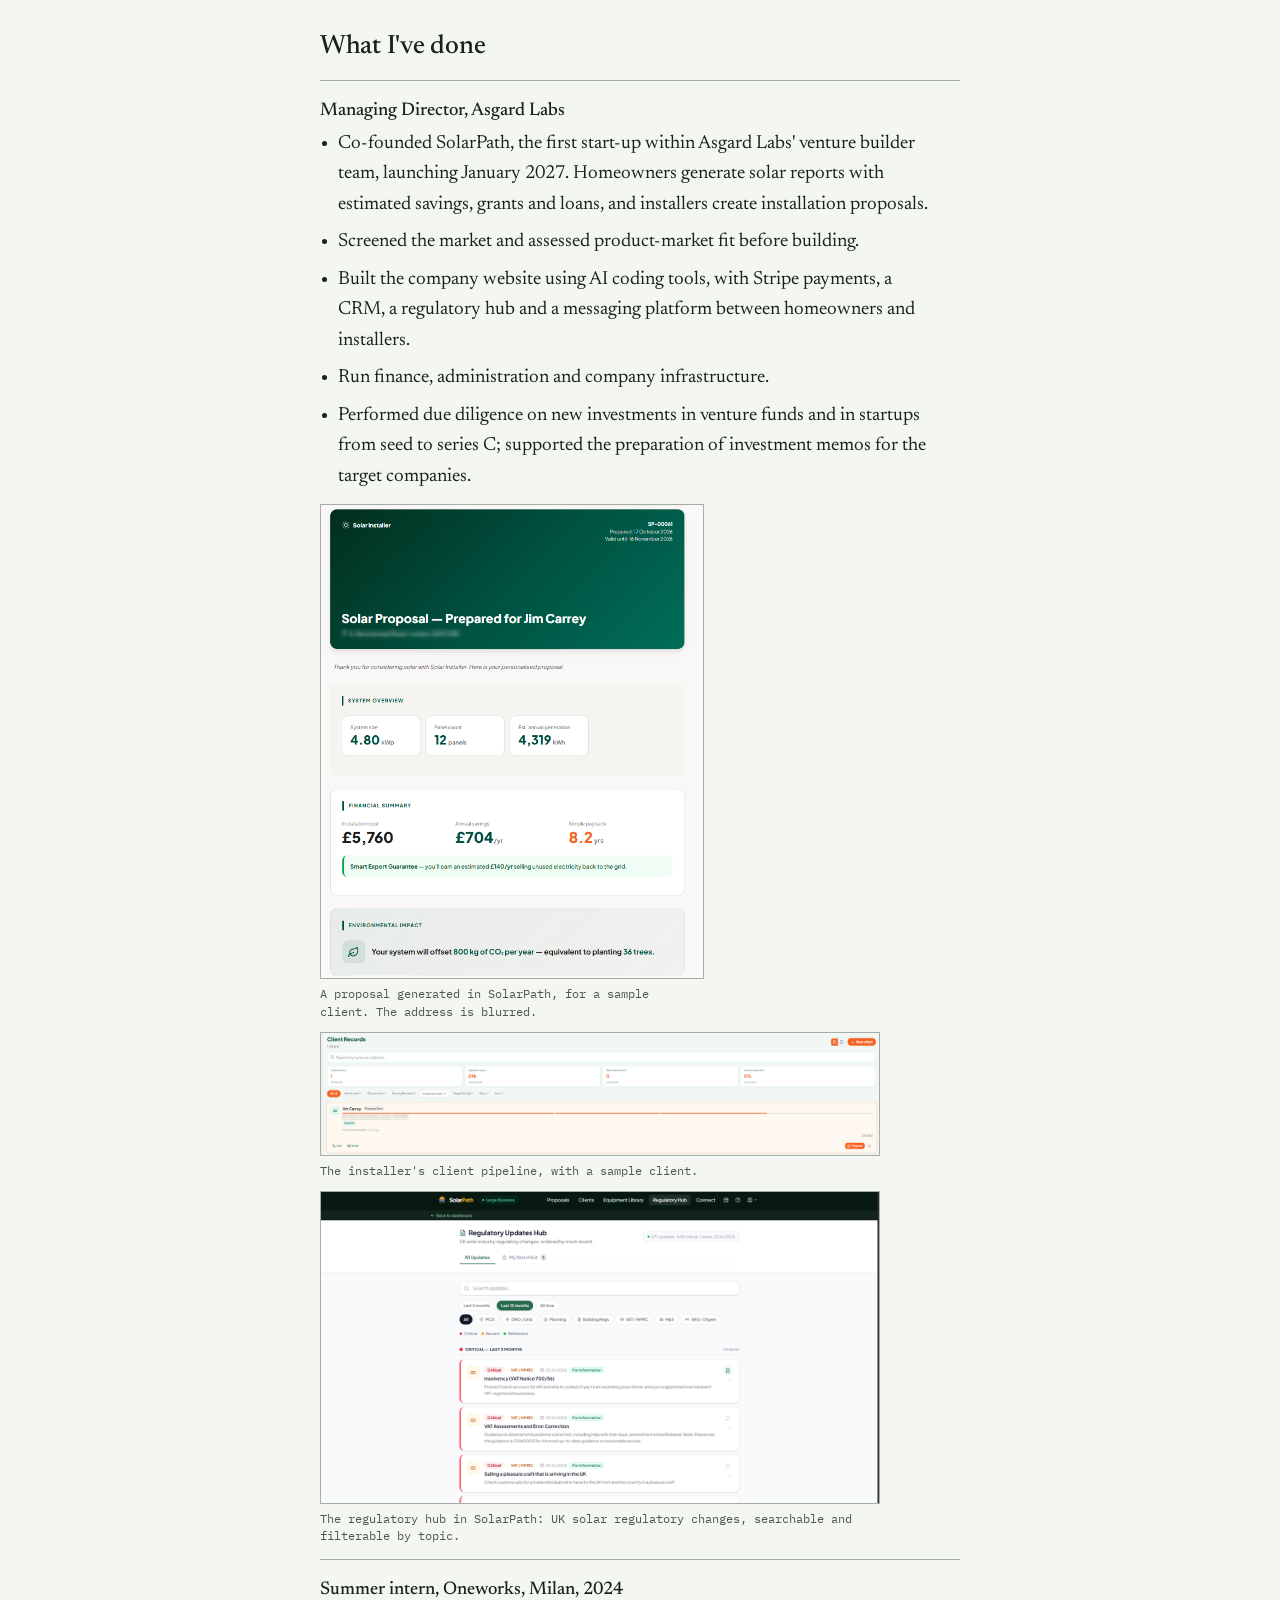
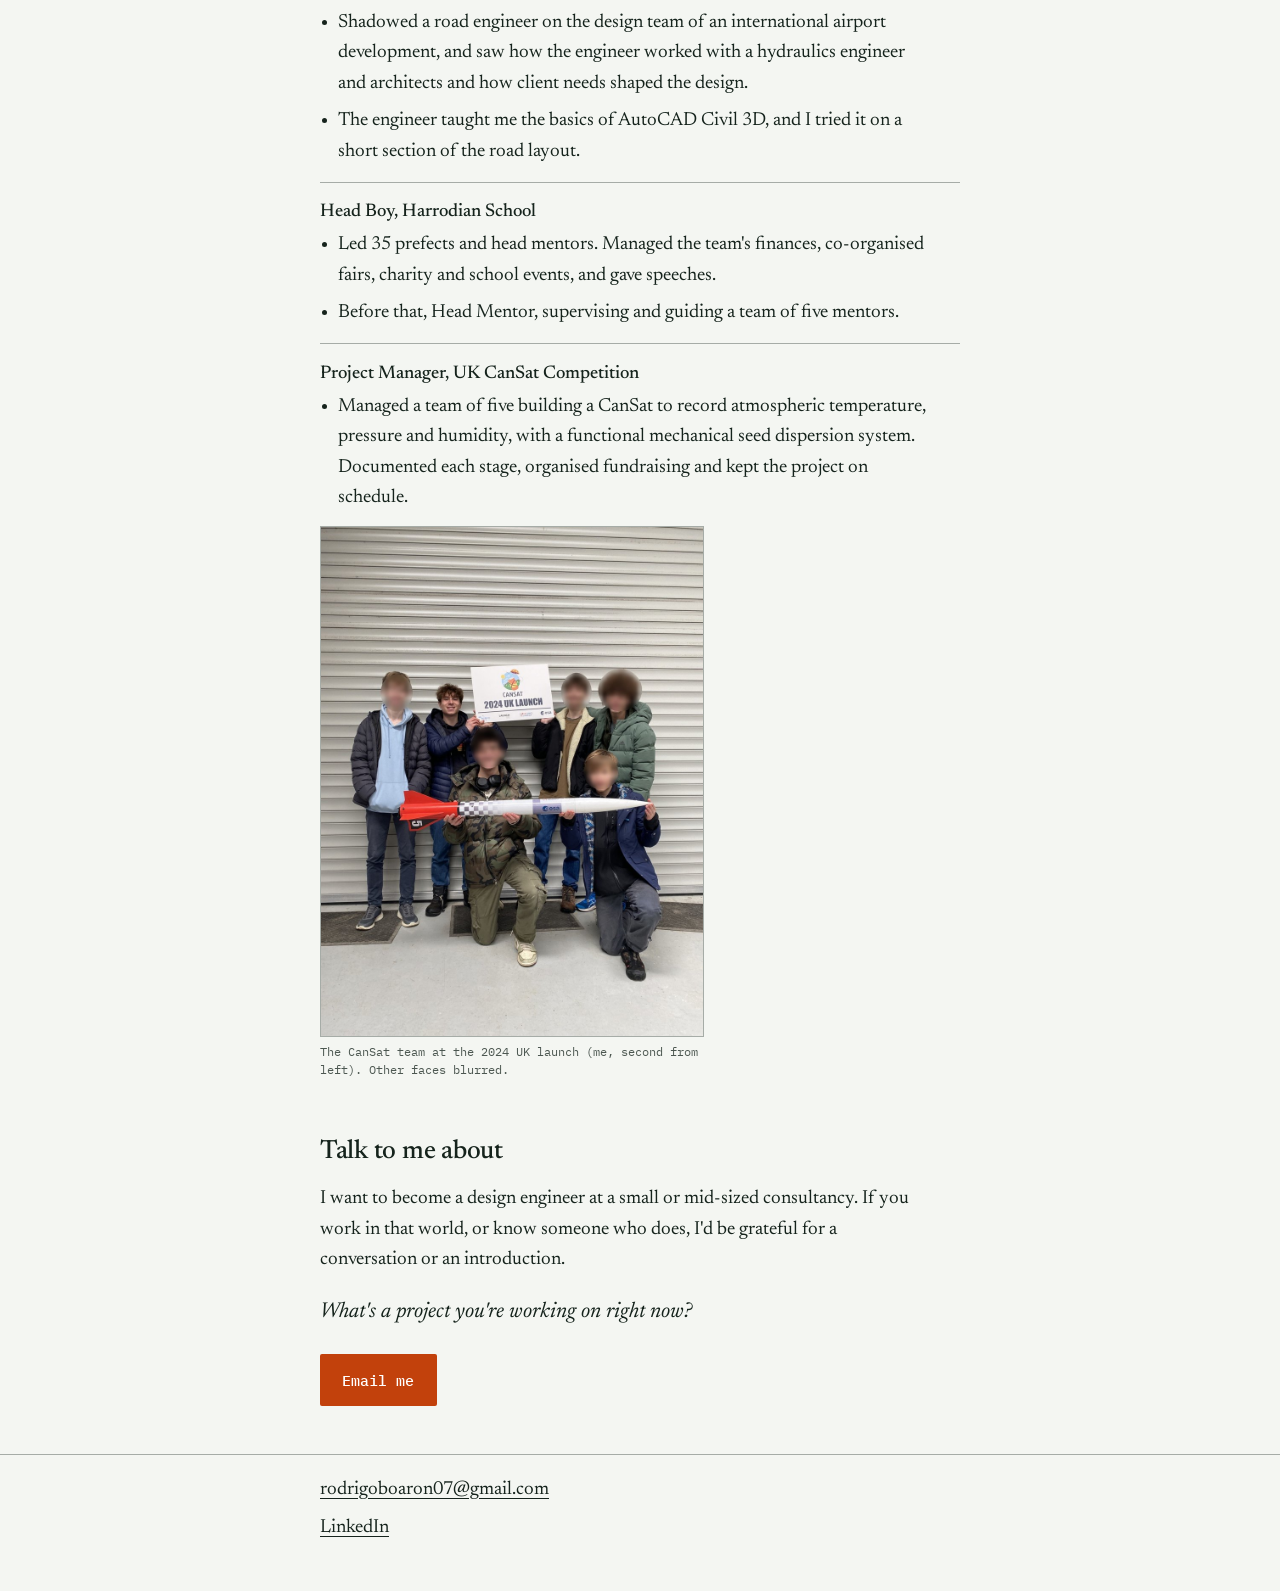
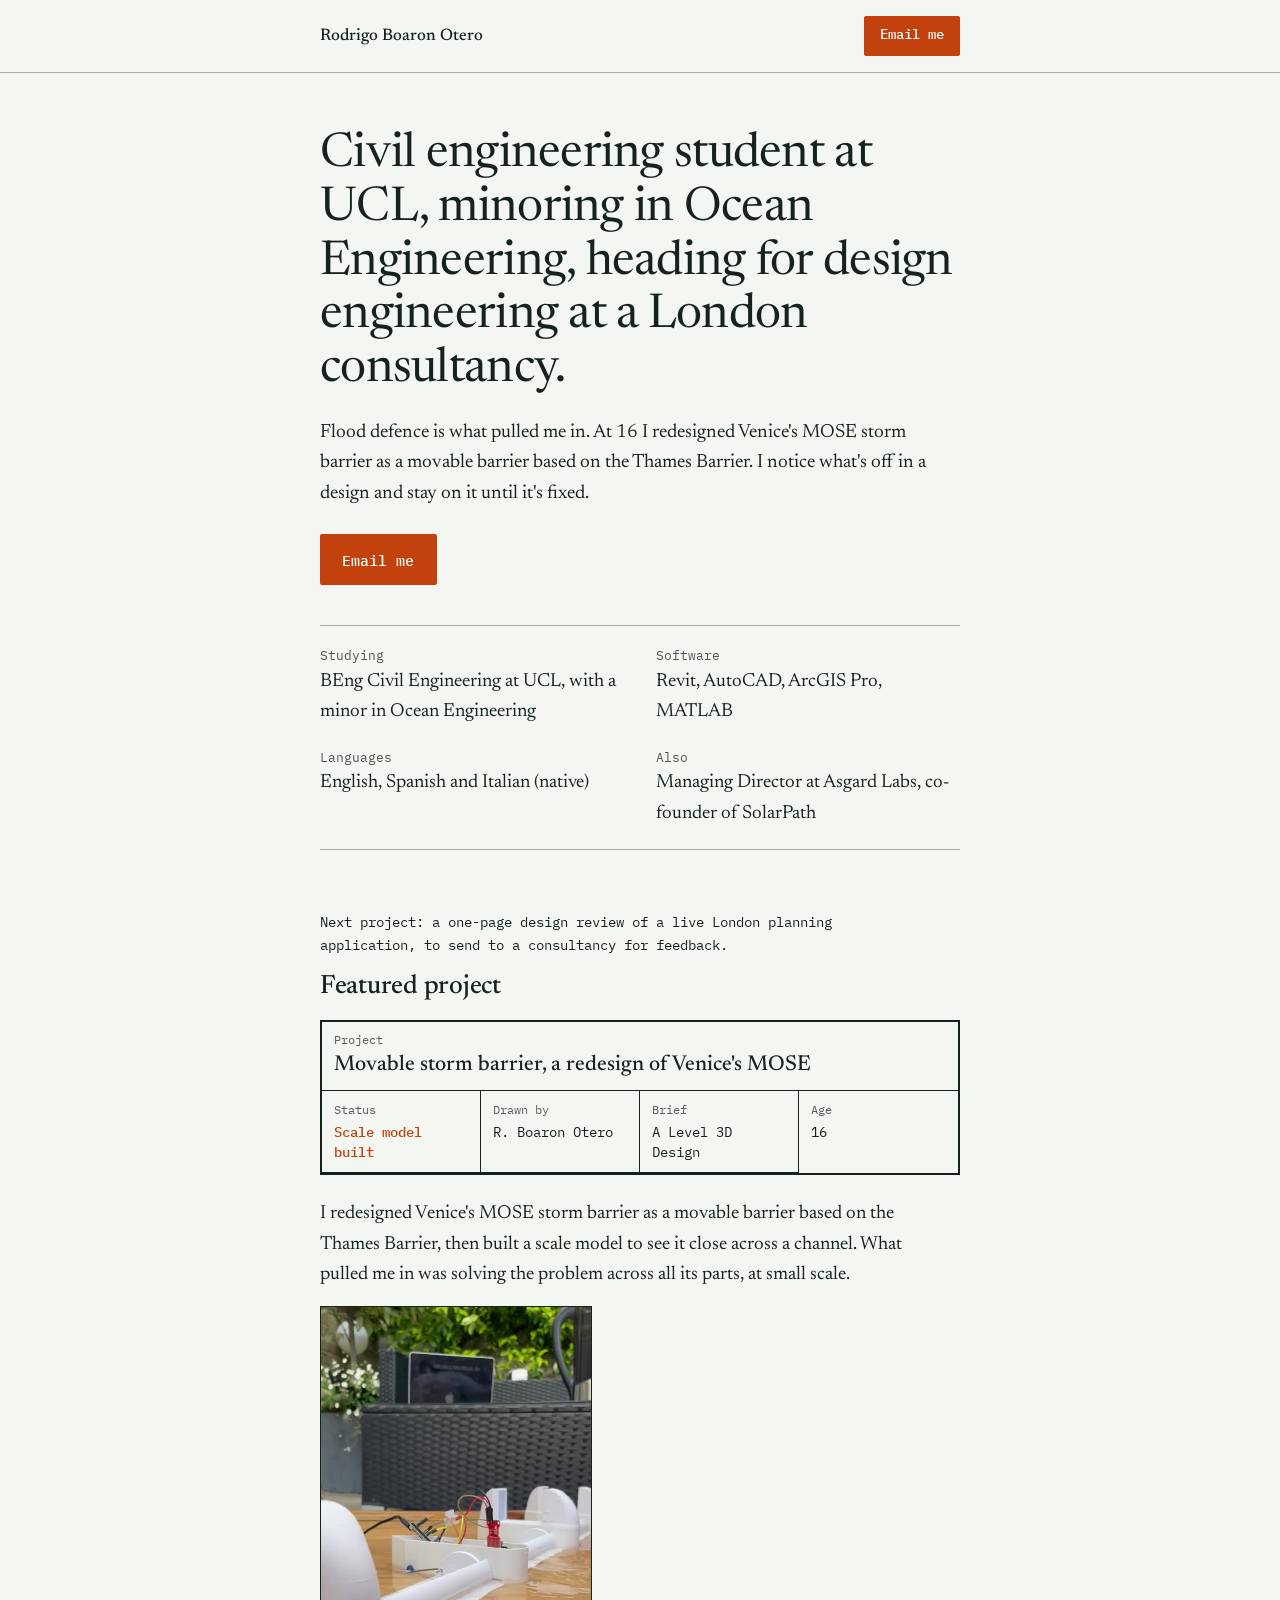
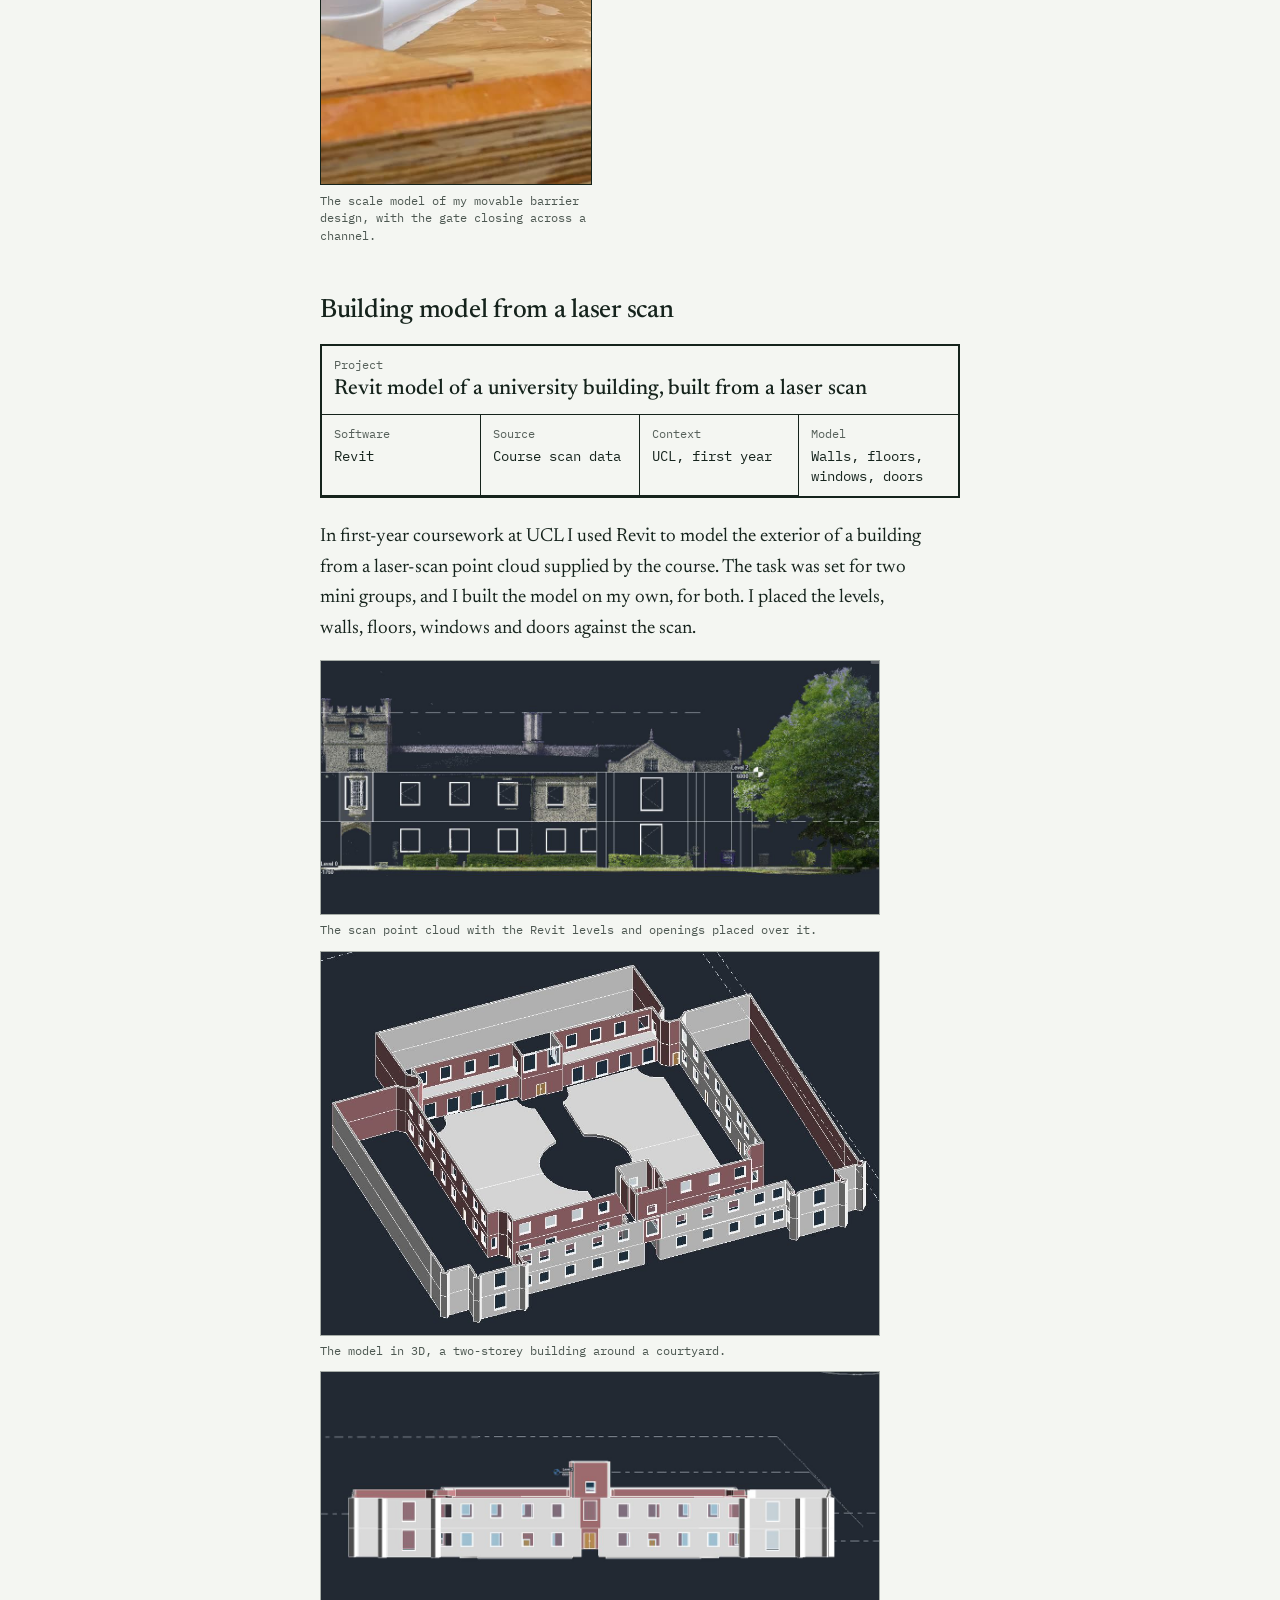
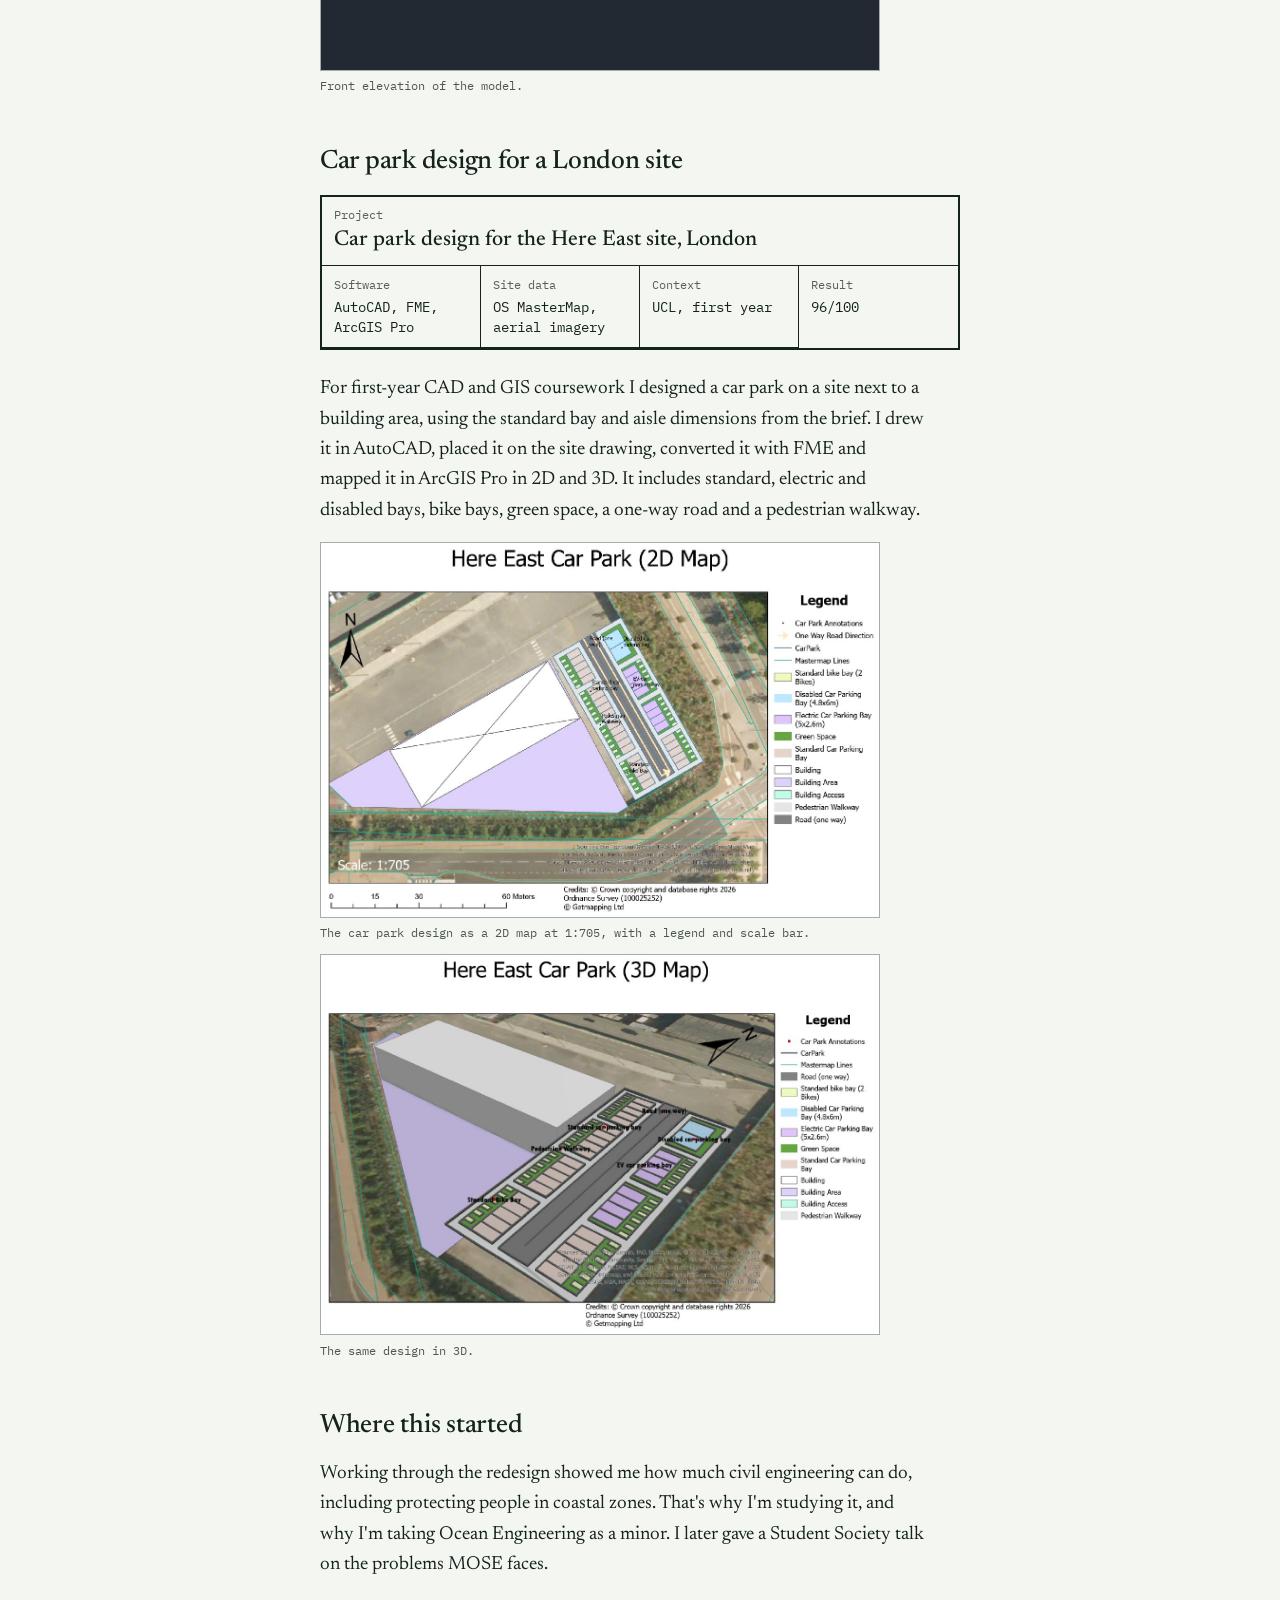
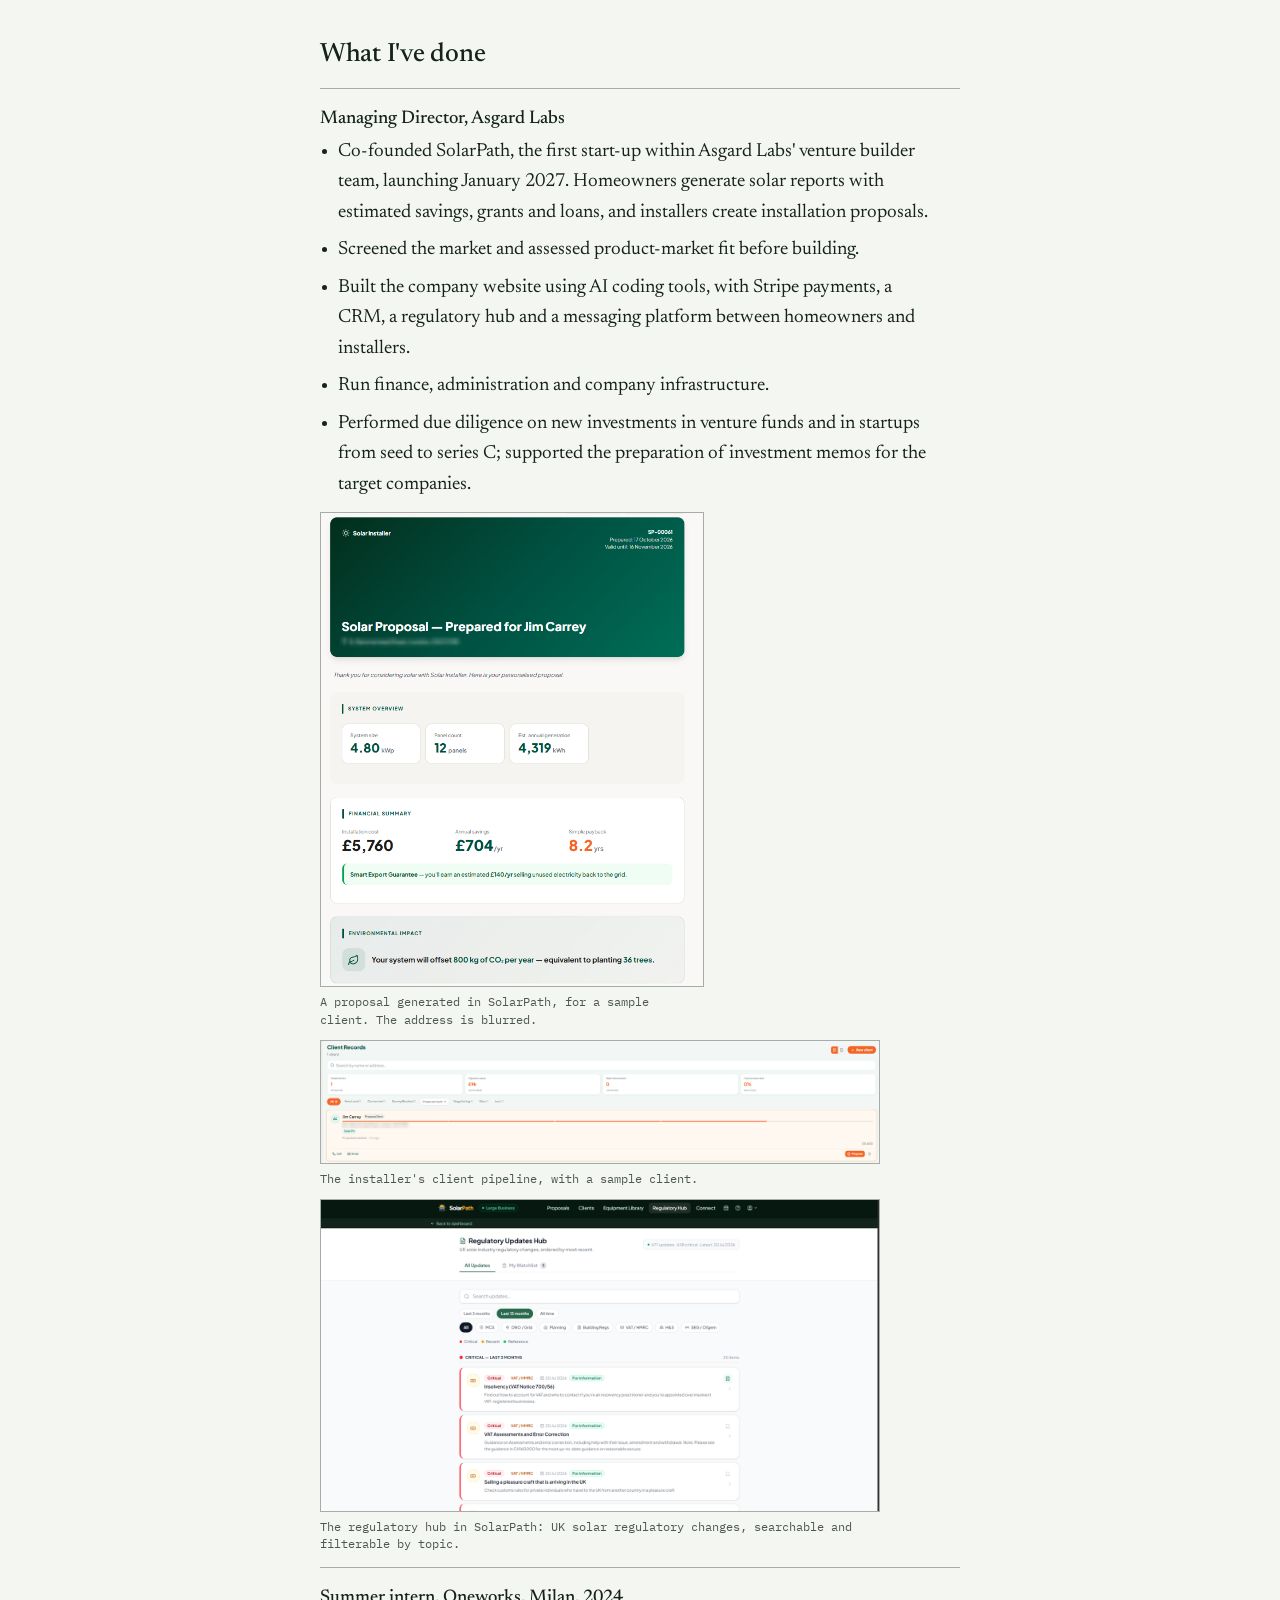
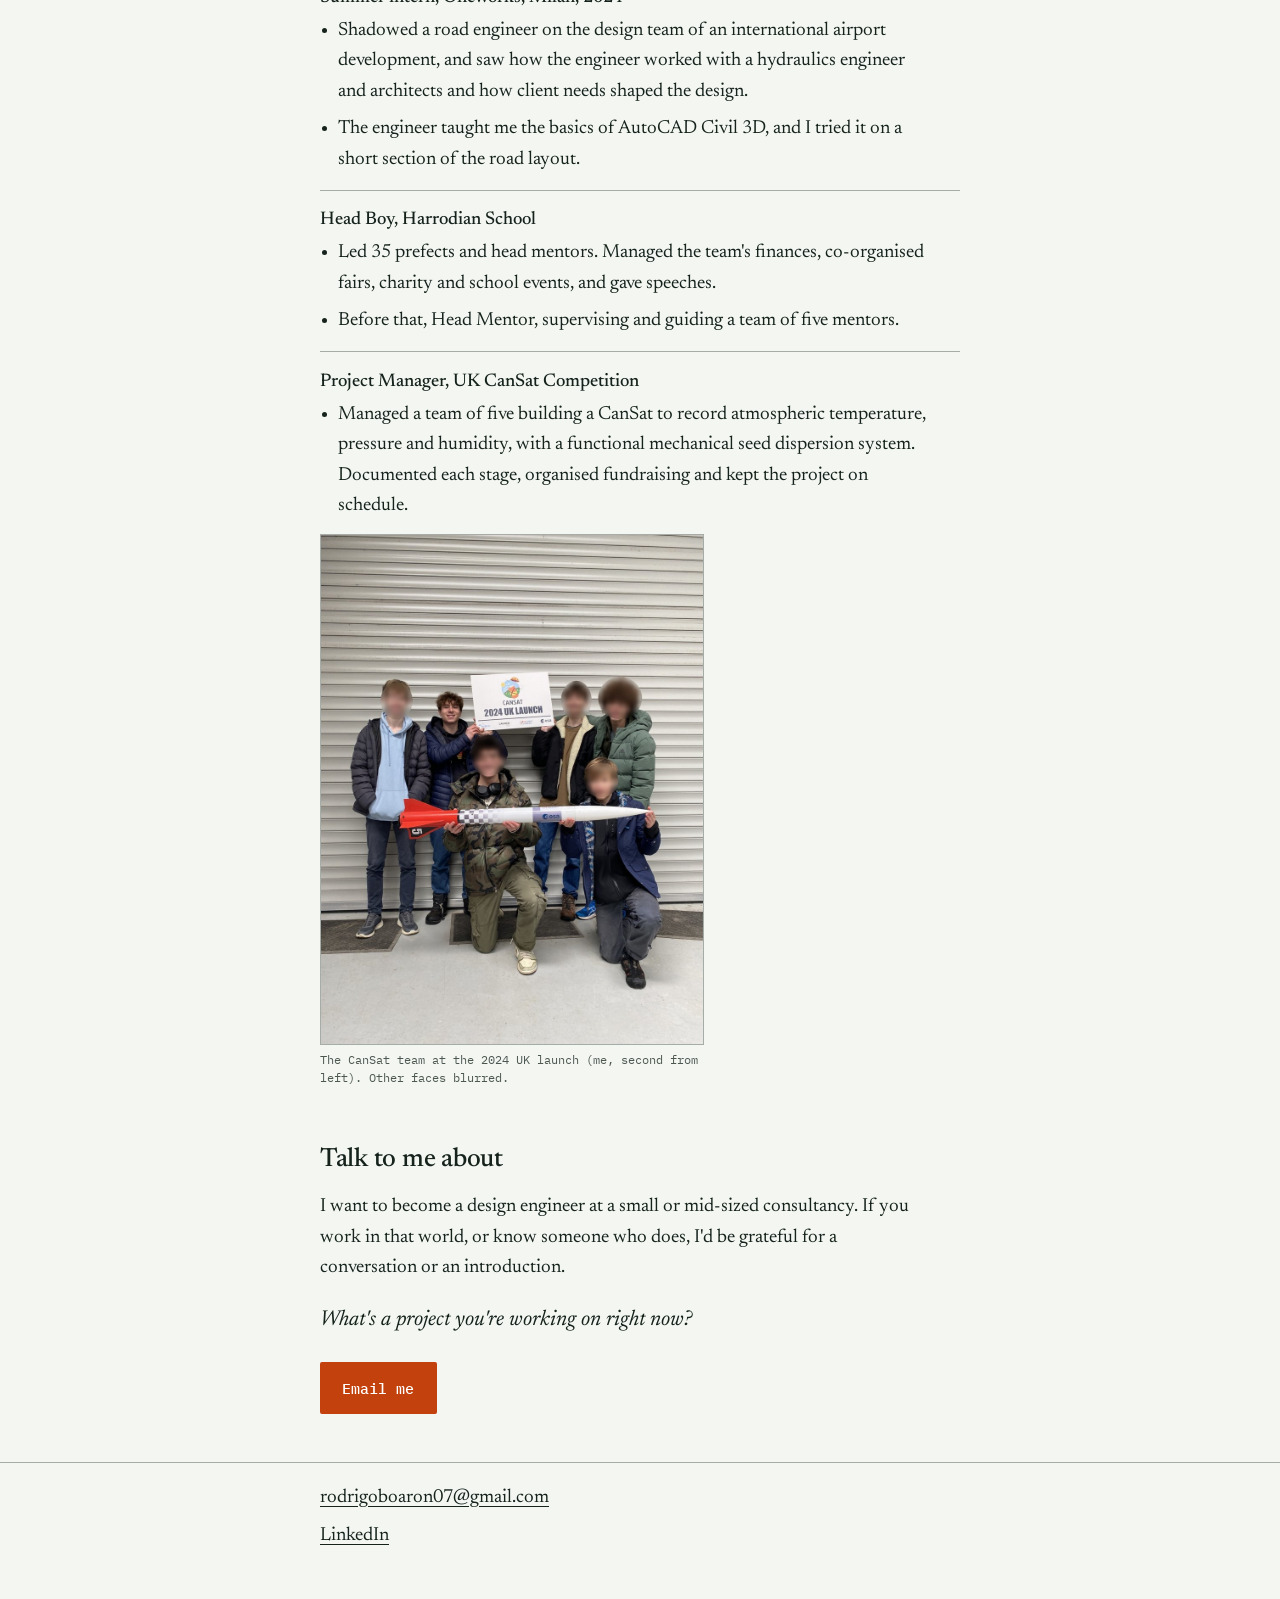
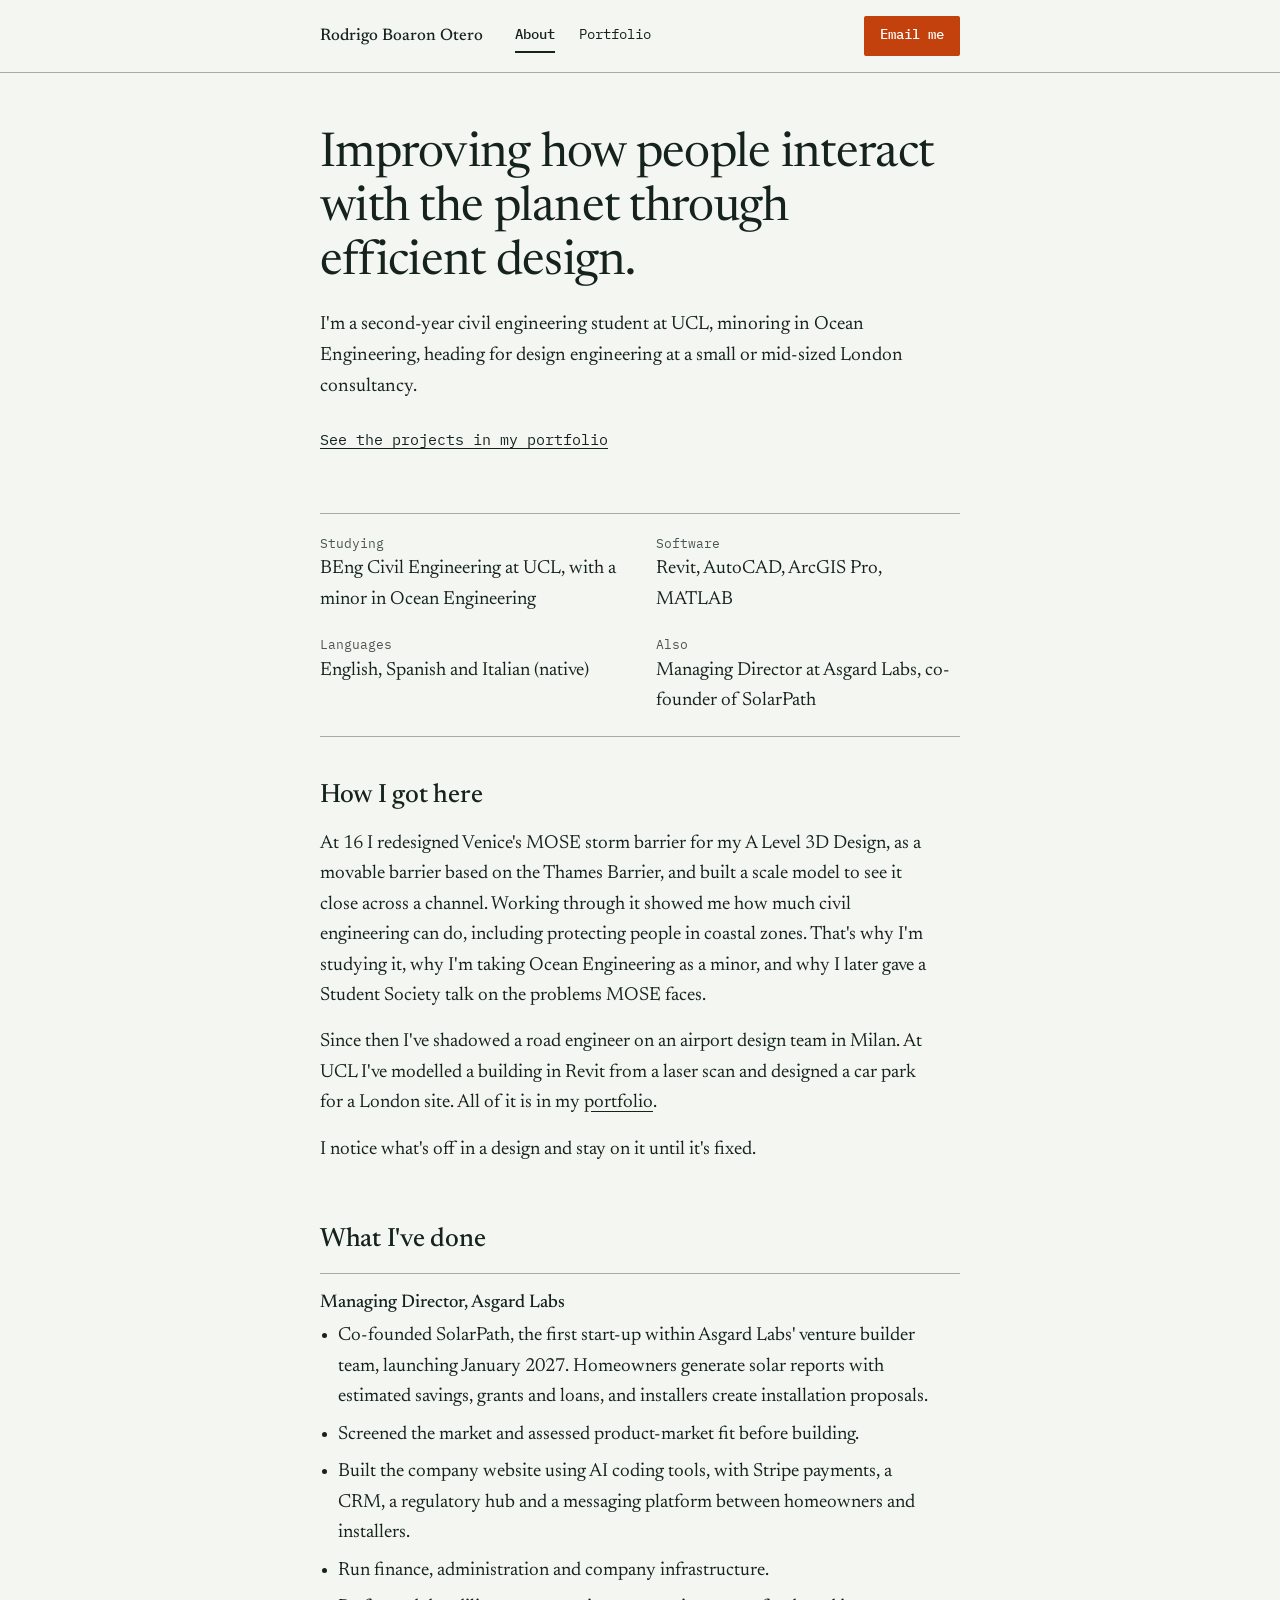
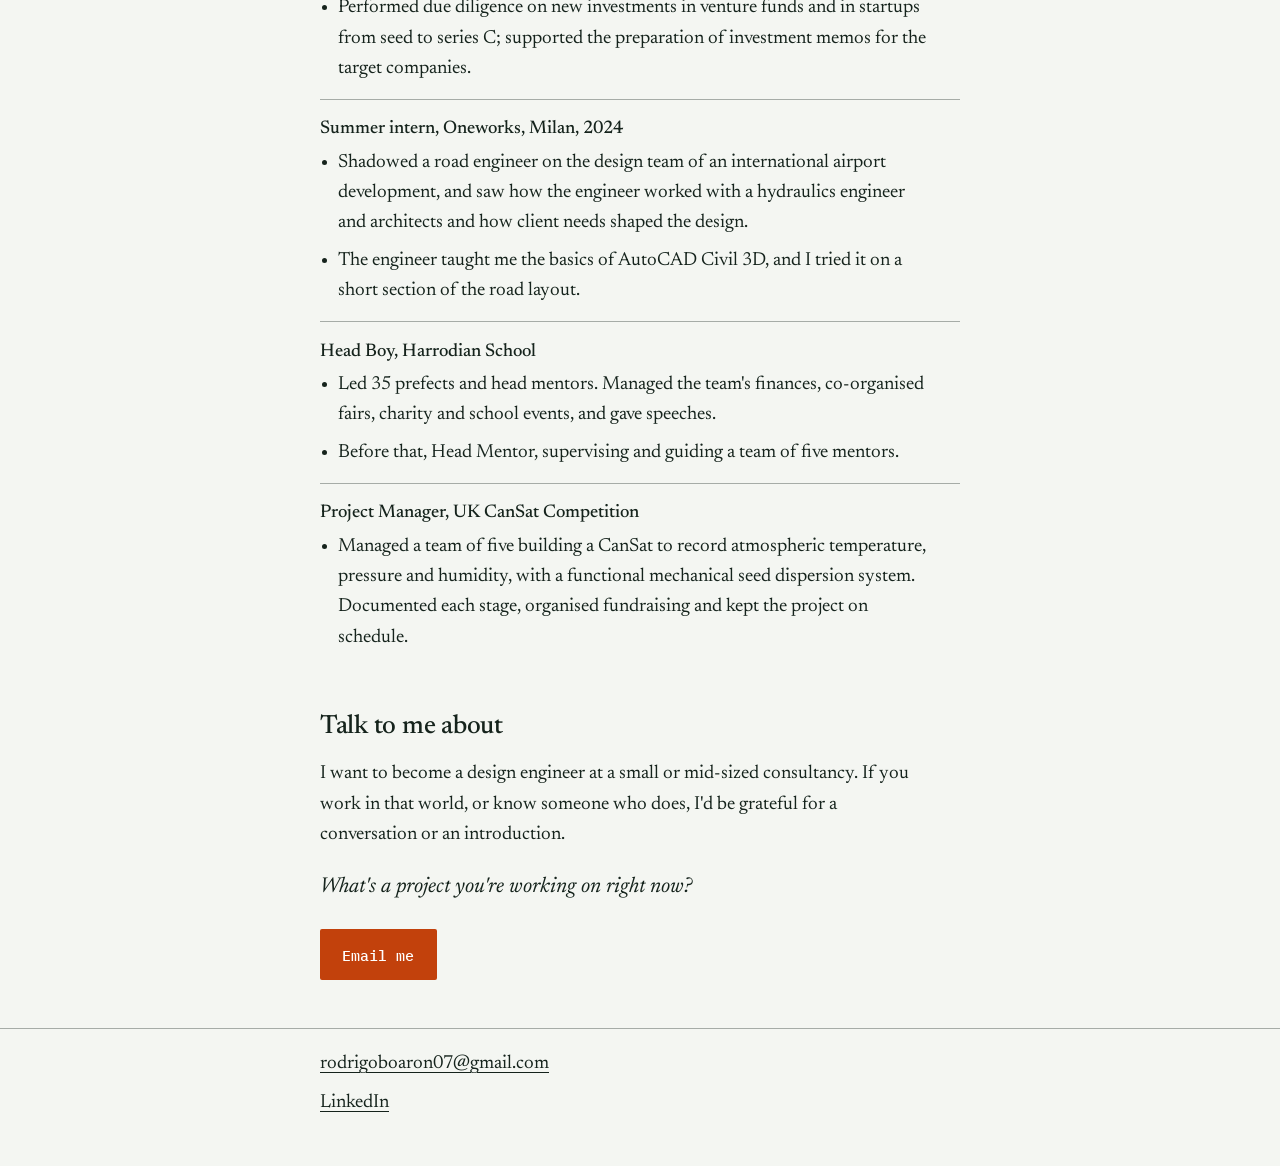
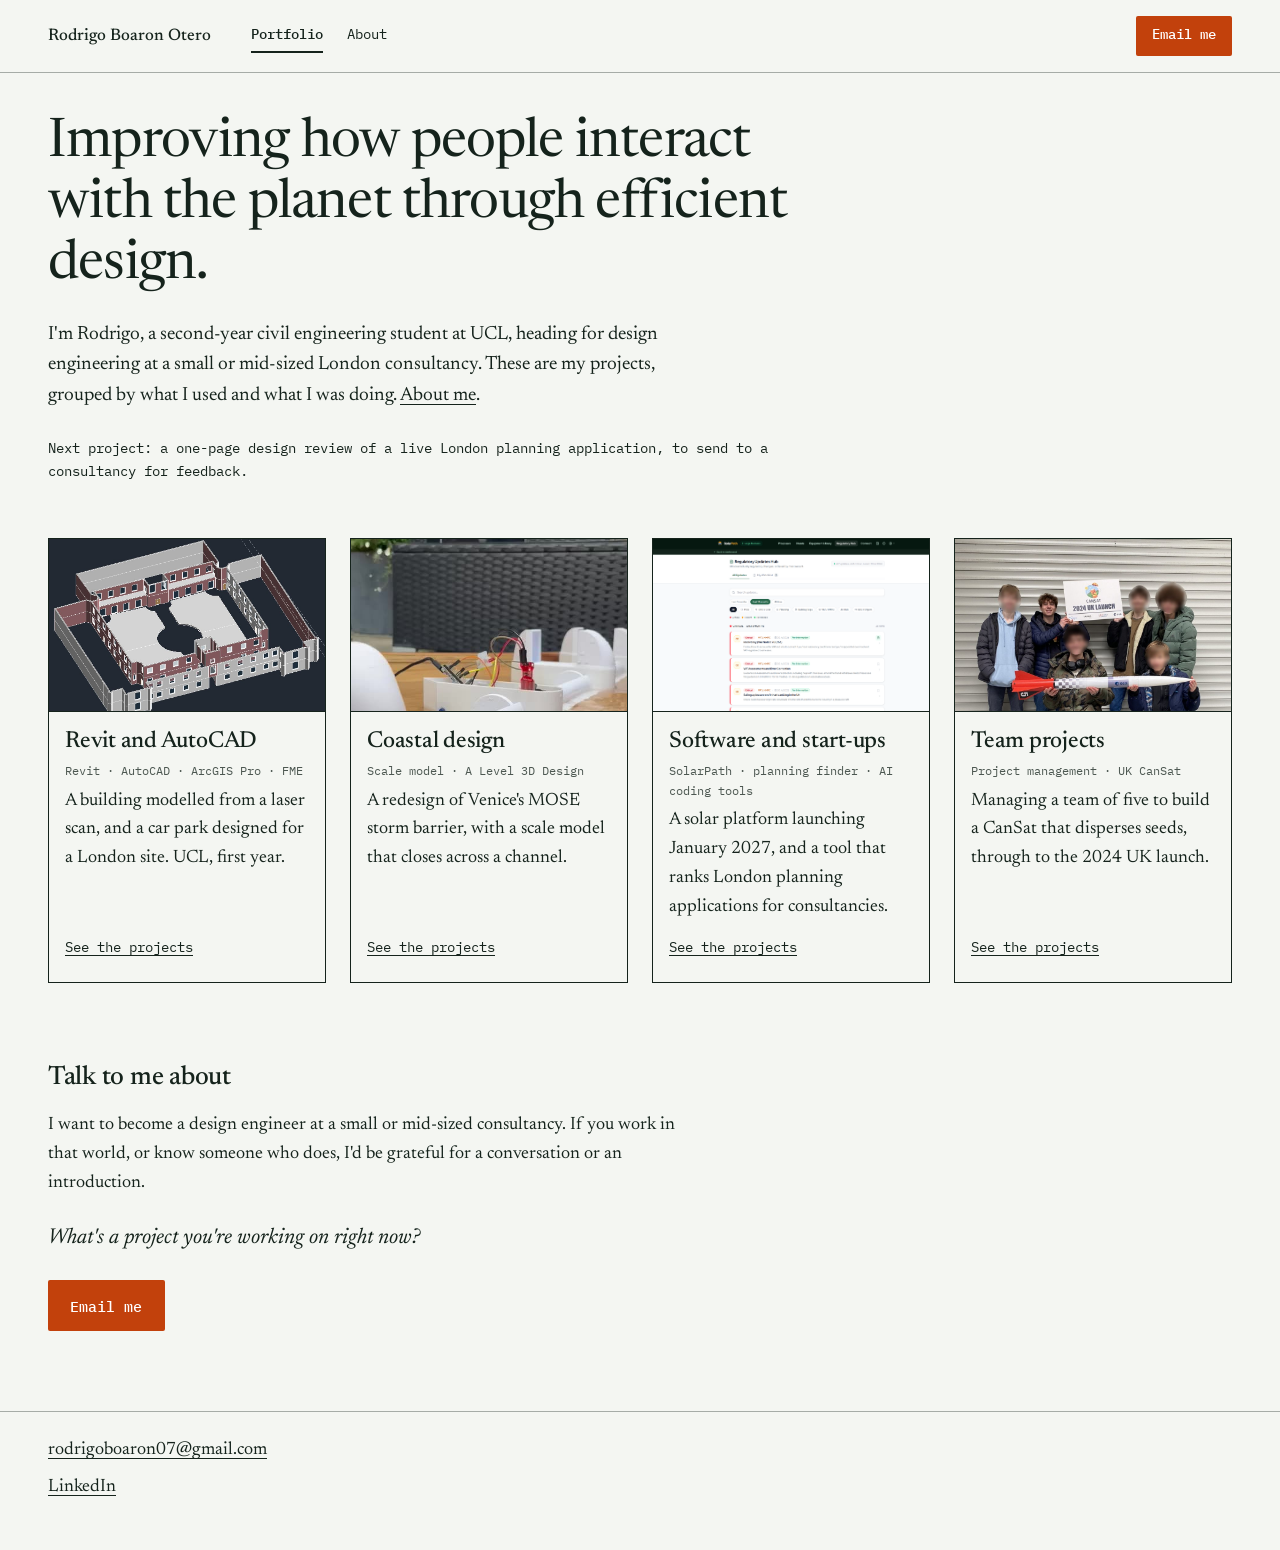
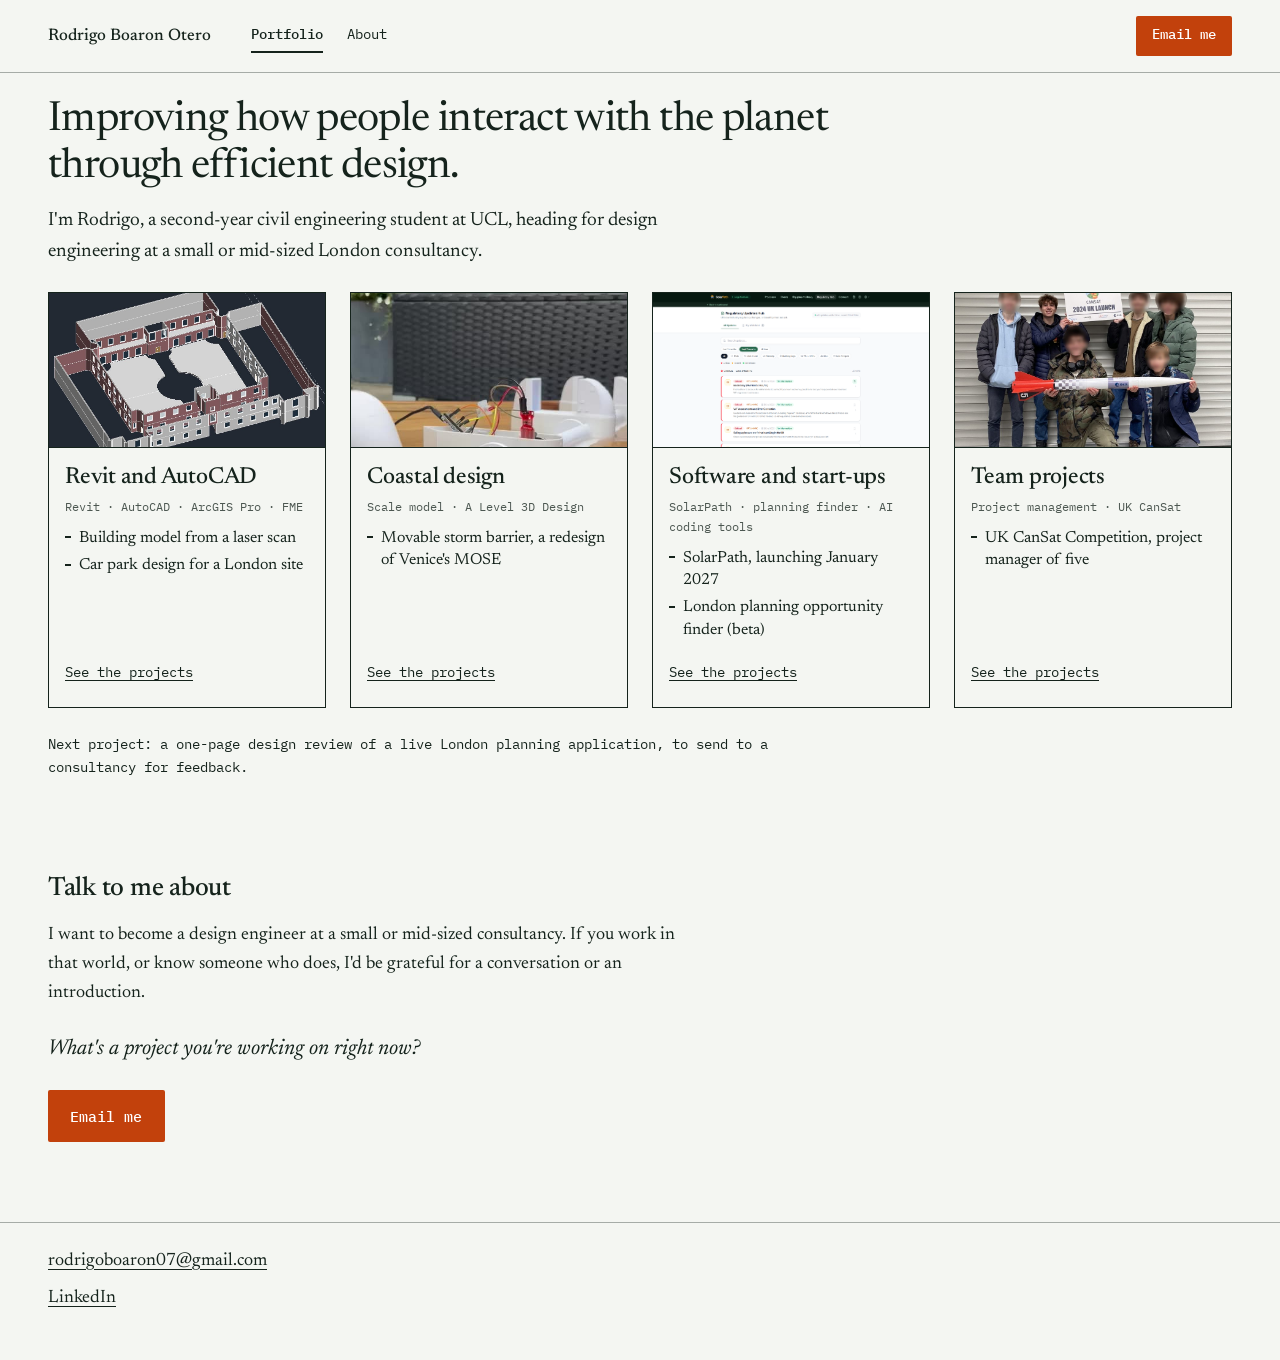
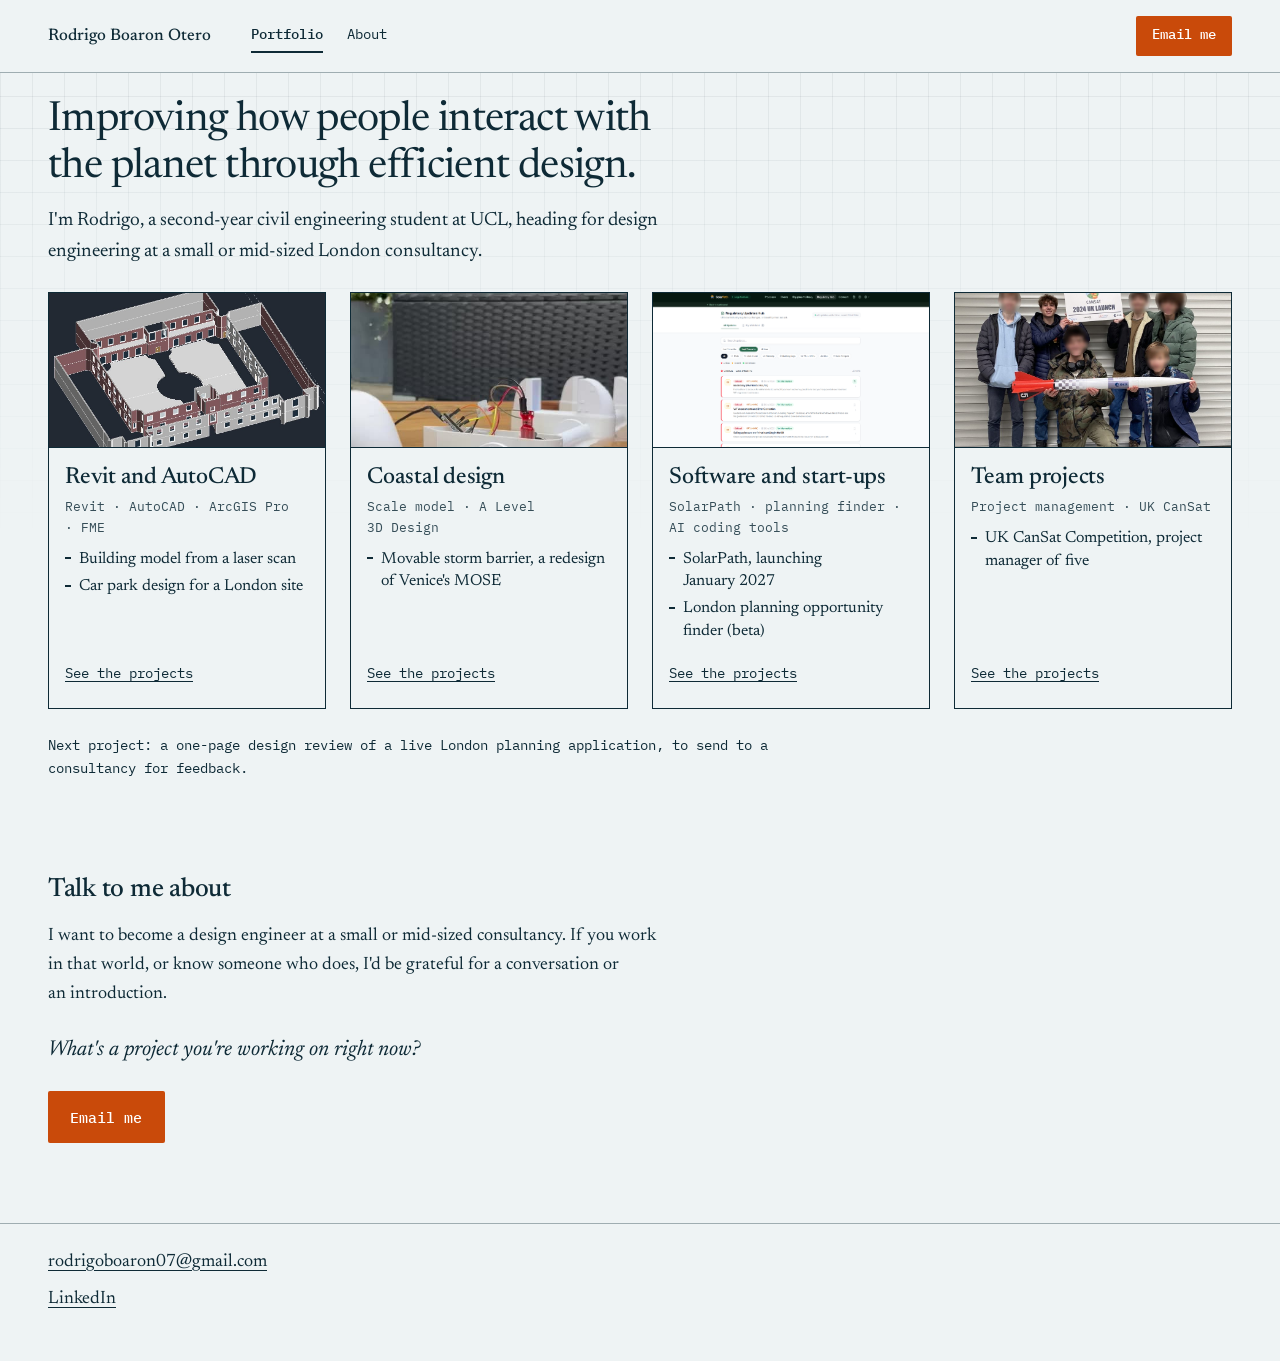
